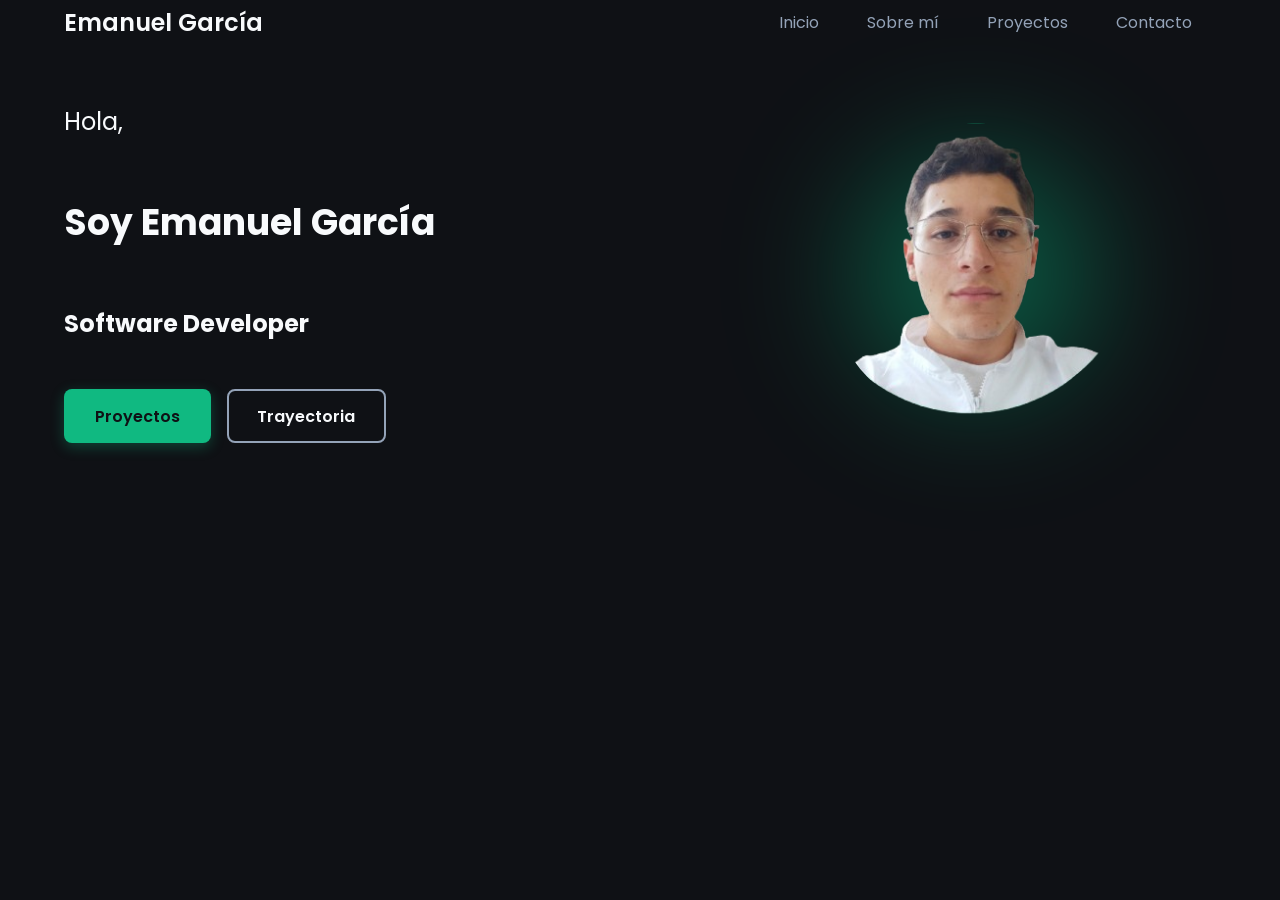
==== index.html @ 027b9c88 "feat: Created hero section" ====
<!DOCTYPE html>
<html lang="es">
<head>
    <meta charset="UTF-8">
    <meta name="viewport" content="width=device-width, initial-scale=1.0">
    <title>Portfolio - Emanuel García</title>
    <link rel="stylesheet" href="style.css">
</head>
<body>
    <!-- Primero empezaremos con el header del portfolio -->
    <header class="header">
        <div class="header__brand">
            <h3 class="header__tittle">Emanuel García</h3>
        </div>

        <nav class="header__navbar nav">
            <ul class="nav__list">
                <li class="nav__item"><a class="nav__link" href="#home">Inicio</a></li>
                <li class="nav__item"><a class="nav__link" href="#about">Sobre mí</a></li>
                <li class="nav__item"><a class="nav__link" href="#projects">Proyectos</a></li>
                <li class="nav__item"><a class="nav__link" href="#contact">Contacto</a></li>
            </ul>
        </nav>

    </header>

    <!-- Hero Section -->
    <main>
        <section class="hero" id="inicio">

            <div class="hero__info">
                <p class="hero__greeting">Hola,</p>
                <h1 class="hero__title">Soy Emanuel García</h1>
                <h2 class="hero__subtitle">Software Developer</h2>

                <div class="hero__actions">
                    <a href="#proyectos" class="btn btn--primary">Proyectos</a>
                    <a href="#trayectoria" class="btn btn--secondary">Trayectoria</a>
                </div>
            </div>
            

            <div class="hero__photo-container">
                <img src="./assets/RostroEmanuel_recortado.png" class="hero__photo" alt="Fotografía de Emanuel García">
            </div>

        </section>

        <!-- Aquí irán las siguientes secciones dentro de main -->
        <!-- <section id="sobre-mi" class="about">...</section> -->
    </main>
    <script src="script.js"></script>
</body>
</html>
---- style.css ----
@import url('https://fonts.googleapis.com/css2?family=Poppins:ital,wght@0,100;0,200;0,300;0,400;0,500;0,600;0,700;0,800;0,900;1,100;1,200;1,300;1,400;1,500;1,600;1,700;1,800;1,900&display=swap');

:root {
    /* Colores */
  --color-principal: #0F1115;       /* Gris noche */
  --color-secundario: #1A1D24;      /* Gris noche un poco más claro */
  --color-texto-principal: #F8FAFC; 
  --color-texto-secundario: #94A3B8; 
  --color-acento: #10B981;          /* Verde Esmeralda */
  --color-acento-hover: #059669;

  /* Tamaños de letra */
  --tamano-pequeno: 0.875rem; 
  --tamano-normal: 1rem;      
  --tamano-grande: 1.5rem;    
  --tamano-titulo: 2.25rem;   
}

*{
    margin: 0;
    box-sizing: border-box;
    padding: 0;
    font-family: 'poppins';
}

body{
    background-color: var(--color-principal);
    color: var(--color-texto-principal);
}

/* ==== HEADER===== */
.header{
    width: 100%;
    height: auto;
    display: flex;
    justify-content: space-between;
}

.header__brand{
    width: 30%;
    margin-left: 4rem;
    margin-top: 0.3rem;
}

.header__tittle{
    font-size: var(--tamano-grande);
    font-weight: 600;
    color: var(--color-texto-principal);
    transition: text-shadow 0.4s ease, color 0.4s ease;
}

.header__tittle:hover {
    color: #FFFFFF;
    text-shadow: 
        0 0 10px rgba(255, 255, 255, 0.8),    /* Centro blanco brillante */
        0 0 20px var(--color-acento),         /* Brillo principal */
        0 0 40px var(--color-acento),         /* Expansión del brillo */
        0 0 60px rgba(16, 185, 129, 0.4);  /* Destello ambiental */
}


.nav{
    display: flex;
    align-items: center;
    justify-content: space-between;
}

.header__navbar{
    margin-right: 5rem;
    margin-top: 0.3rem;
}

.nav__list{
    list-style: none;
    display: flex;
    align-items: center;
    gap: 2rem;
}

.nav__link{
    color: var(--color-texto-secundario);
    font-size: var(--tamano-normal);
    text-decoration: none;
    position: relative;
    /* arriba y abajo | izquierda y derecha */
    padding: 5px 0.5em;
}

.nav__link::after{
    position: absolute;
    content: '';
    bottom: 0;
    left: 50%;

    transform: translateX(-50%);

    width: 0%;  
    height: 2px;

    background-color: var(--color-acento-hover);
    transition: width 0.3s ease;
}

.nav__link:hover::after {
  width: 100%;
}

.nav__link--active {
  color: #FFFFFF;
}

.nav__link--active::after {
  width: 100%;
}

/* !!!!!!!!Header!!!!!!!!!!! */


/* =====Inicio==== */

.hero{
    display: flex;
    margin-top: 4rem;
}

.hero__info{
    margin-left: 4rem;
    width: 50%;
    display: flex;
    align-items: center;
    justify-content: center;
    flex-direction: column;
    gap: 3.5rem;
    align-items: flex-start;
}

.hero__greeting{
    font-size: var(--tamano-grande);
    /* align-self: flex-start; */
}
.hero__title{
    font-size: var(--tamano-titulo);
    /* align-self: flex-end; */
}
.hero__subtitle{
    font-size: var(--tamano-grande);
    /* align-self: center; */
}

.hero__actions{
    margin-top: -0.5rem;
    display: flex;
    align-items: center;
    justify-content: center;
    gap: 1rem;
}

.btn {
  display: inline-flex;
  align-items: center;
  justify-content: center;
  
  padding: 0.8em 1.8em;
  font-size: var(--tamano-normal, 1rem);
  font-weight: 600;
  text-decoration: none;
  
  border-radius: 8px;
  border: 2px solid transparent;
  
  cursor: pointer;
  user-select: none;
  
  transition: transform 0.2s ease, box-shadow 0.2s ease, background-color 0.2s ease, border-color 0.2s ease;
}

.btn:hover {
  transform: translateY(-2px);
}

.btn:active {
  transform: translateY(0);
}

.btn--primary {
    background-color: var(--color-acento);
    color: var(--color-principal);
    box-shadow: 0 4px 14px rgba(16, 185, 129, 0.3);
}

.btn--primary:hover {
  background-color: var(--color-acento-hover);
  box-shadow: 0 6px 20px rgba(16, 185, 129, 0.5);
  transform: translateY(-2px);
}

.btn--secondary {
  background-color: transparent;
  color: var(--color-texto-principal);
  border: 2px solid var(--color-texto-secundario);
}

.btn--secondary:hover {
  background-color: rgba(255, 255, 255, 0.05);
  border-color: var(--color-acento);
  color: var(--color-acento);
  transform: translateY(-2px);
}

.hero__photo-container {
    width: 50%;
    display: flex;
    justify-content: center;
    align-items: center;
    position: relative;
}

.hero__photo-container::before {
    content: "";
    position: absolute;
    width: 320px;
    height: 320px;
    background: radial-gradient(
        circle,
        var(--color-acento) 0%,
        var(--color-acento-hover) 35%,
        transparent 70%
    );
    filter: blur(60px);
    opacity: 0.5;
    z-index: 0;
    border-radius: 50%;
}

.hero__photo {
    width: 300px;
    height: 300px;
    object-fit: cover;
    object-position: center;
    clip-path: circle(50%);
    position: relative;
    z-index: 1;
    box-shadow: 
        0 0 0 4px var(--color-principal),
        0 0 0 7px var(--color-acento),
        0 0 50px rgba(16, 185, 129, 0.5);
}
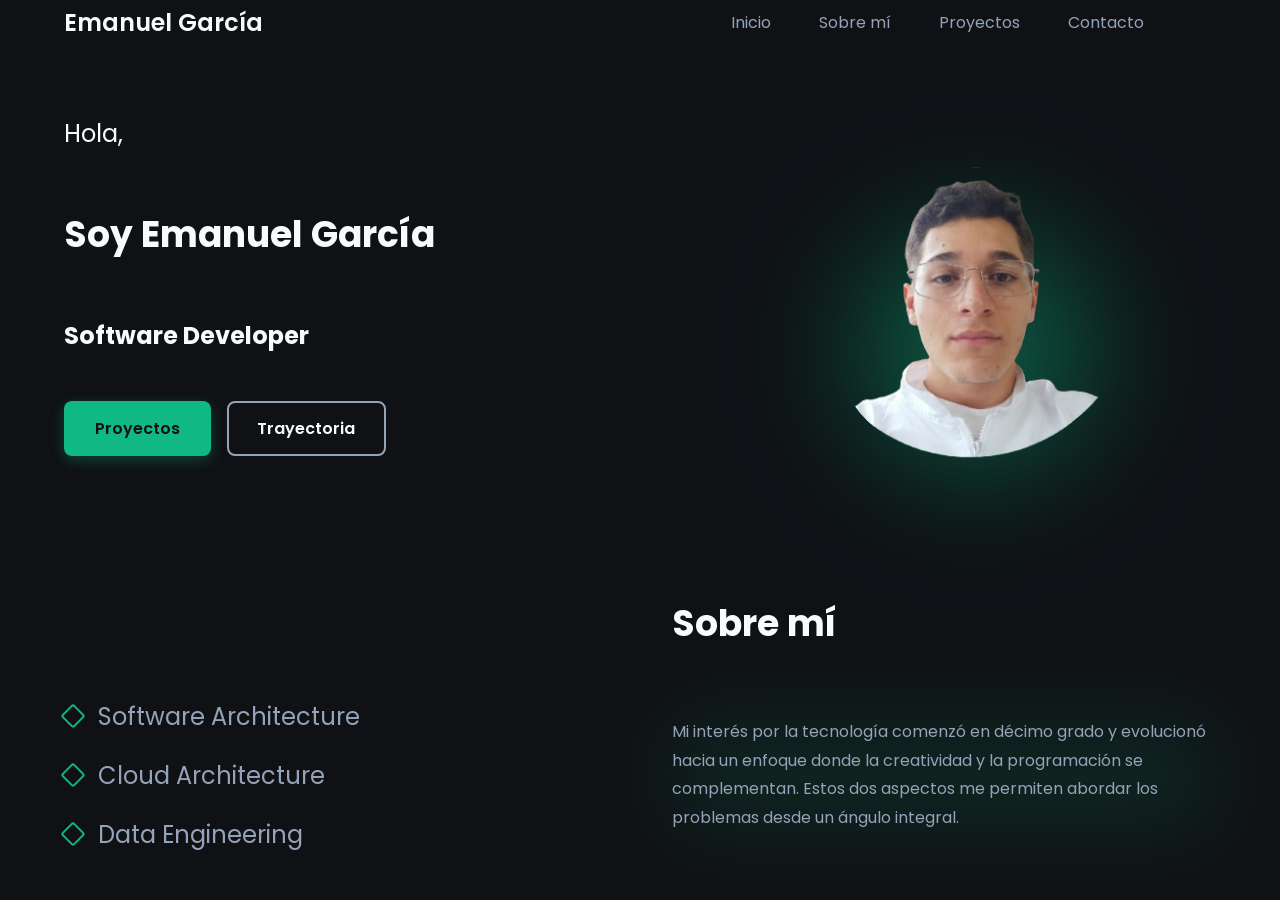
==== commit fc52322b: "feat: add About Me section" ====
--- a/index.html
+++ b/index.html
@@ -1,11 +1,13 @@
 <!DOCTYPE html>
 <html lang="es">
+
 <head>
     <meta charset="UTF-8">
     <meta name="viewport" content="width=device-width, initial-scale=1.0">
     <title>Portfolio - Emanuel García</title>
     <link rel="stylesheet" href="style.css">
 </head>
+
 <body>
     <!-- Primero empezaremos con el header del portfolio -->
     <header class="header">
@@ -38,17 +40,35 @@
                     <a href="#trayectoria" class="btn btn--secondary">Trayectoria</a>
                 </div>
             </div>
-            
+
 
             <div class="hero__photo-container">
-                <img src="./assets/RostroEmanuel_recortado.png" class="hero__photo" alt="Fotografía de Emanuel García">
+                <img src="./assets/other/RostroEmanuel_recortado.png" class="hero__photo"
+                    alt="Fotografía de Emanuel García">
             </div>
 
         </section>
 
-        <!-- Aquí irán las siguientes secciones dentro de main -->
+        <section id="sobre-mi" class="about">
+            <h2 class="about__heading">Sobre mí</h2>
+
+            <ul class="about__tags">
+                <li class="about__tag">Software Architecture</li>
+                <li class="about__tag">Cloud Architecture</li>
+                <li class="about__tag">Data Engineering</li>
+            </ul>
+
+            <div class="about__content">
+                <p class="about__text">
+                    Mi interés por la tecnología comenzó en décimo grado y evolucionó hacia un enfoque donde la
+                    creatividad y la programación se complementan. Estos dos aspectos me permiten abordar los
+                    problemas desde un ángulo integral.
+                </p>
+            </div>
+        </section>
         <!-- <section id="sobre-mi" class="about">...</section> -->
     </main>
     <script src="script.js"></script>
 </body>
+
 </html>
--- a/style.css
+++ b/style.css
@@ -2,47 +2,50 @@
 
 :root {
     /* Colores */
-  --color-principal: #0F1115;       /* Gris noche */
-  --color-secundario: #1A1D24;      /* Gris noche un poco más claro */
-  --color-texto-principal: #F8FAFC; 
-  --color-texto-secundario: #94A3B8; 
-  --color-acento: #10B981;          /* Verde Esmeralda */
-  --color-acento-hover: #059669;
-
-  /* Tamaños de letra */
-  --tamano-pequeno: 0.875rem; 
-  --tamano-normal: 1rem;      
-  --tamano-grande: 1.5rem;    
-  --tamano-titulo: 2.25rem;   
-}
-
-*{
+    --color-principal: #0F1115;
+    /* Gris noche */
+    --color-secundario: #1A1D24;
+    /* Gris noche un poco más claro */
+    --color-texto-principal: #F8FAFC;
+    --color-texto-secundario: #94A3B8;
+    --color-acento: #10B981;
+    /* Verde Esmeralda */
+    --color-acento-hover: #059669;
+
+    /* Tamaños de letra */
+    --tamano-pequeno: 0.875rem;
+    --tamano-normal: 1rem;
+    --tamano-grande: 1.5rem;
+    --tamano-titulo: 2.25rem;
+}
+
+* {
     margin: 0;
     box-sizing: border-box;
     padding: 0;
     font-family: 'poppins';
 }
 
-body{
+body {
     background-color: var(--color-principal);
     color: var(--color-texto-principal);
 }
 
 /* ==== HEADER===== */
-.header{
+.header {
     width: 100%;
     height: auto;
     display: flex;
     justify-content: space-between;
 }
 
-.header__brand{
+.header__brand {
     width: 30%;
     margin-left: 4rem;
     margin-top: 0.3rem;
 }
 
-.header__tittle{
+.header__tittle {
     font-size: var(--tamano-grande);
     font-weight: 600;
     color: var(--color-texto-principal);
@@ -51,33 +54,37 @@
 
 .header__tittle:hover {
     color: #FFFFFF;
-    text-shadow: 
-        0 0 10px rgba(255, 255, 255, 0.8),    /* Centro blanco brillante */
-        0 0 20px var(--color-acento),         /* Brillo principal */
-        0 0 40px var(--color-acento),         /* Expansión del brillo */
-        0 0 60px rgba(16, 185, 129, 0.4);  /* Destello ambiental */
-}
-
-
-.nav{
+    text-shadow:
+        0 0 10px rgba(255, 255, 255, 0.8),
+        /* Centro blanco brillante */
+        0 0 20px var(--color-acento),
+        /* Brillo principal */
+        0 0 40px var(--color-acento),
+        /* Expansión del brillo */
+        0 0 60px rgba(16, 185, 129, 0.4);
+    /* Destello ambiental */
+}
+
+
+.nav {
     display: flex;
     align-items: center;
     justify-content: space-between;
 }
 
-.header__navbar{
-    margin-right: 5rem;
+.header__navbar {
+    margin-right: 8rem;
     margin-top: 0.3rem;
 }
 
-.nav__list{
+.nav__list {
     list-style: none;
     display: flex;
     align-items: center;
     gap: 2rem;
 }
 
-.nav__link{
+.nav__link {
     color: var(--color-texto-secundario);
     font-size: var(--tamano-normal);
     text-decoration: none;
@@ -86,7 +93,7 @@
     padding: 5px 0.5em;
 }
 
-.nav__link::after{
+.nav__link::after {
     position: absolute;
     content: '';
     bottom: 0;
@@ -94,7 +101,7 @@
 
     transform: translateX(-50%);
 
-    width: 0%;  
+    width: 0%;
     height: 2px;
 
     background-color: var(--color-acento-hover);
@@ -102,15 +109,15 @@
 }
 
 .nav__link:hover::after {
-  width: 100%;
+    width: 100%;
 }
 
 .nav__link--active {
-  color: #FFFFFF;
+    color: #FFFFFF;
 }
 
 .nav__link--active::after {
-  width: 100%;
+    width: 100%;
 }
 
 /* !!!!!!!!Header!!!!!!!!!!! */
@@ -118,12 +125,12 @@
 
 /* =====Inicio==== */
 
-.hero{
+.hero {
     display: flex;
     margin-top: 4rem;
 }
 
-.hero__info{
+.hero__info {
     margin-left: 4rem;
     width: 50%;
     display: flex;
@@ -134,20 +141,22 @@
     align-items: flex-start;
 }
 
-.hero__greeting{
+.hero__greeting {
     font-size: var(--tamano-grande);
     /* align-self: flex-start; */
 }
-.hero__title{
+
+.hero__title {
     font-size: var(--tamano-titulo);
     /* align-self: flex-end; */
 }
-.hero__subtitle{
+
+.hero__subtitle {
     font-size: var(--tamano-grande);
     /* align-self: center; */
 }
 
-.hero__actions{
+.hero__actions {
     margin-top: -0.5rem;
     display: flex;
     align-items: center;
@@ -156,30 +165,30 @@
 }
 
 .btn {
-  display: inline-flex;
-  align-items: center;
-  justify-content: center;
-  
-  padding: 0.8em 1.8em;
-  font-size: var(--tamano-normal, 1rem);
-  font-weight: 600;
-  text-decoration: none;
-  
-  border-radius: 8px;
-  border: 2px solid transparent;
-  
-  cursor: pointer;
-  user-select: none;
-  
-  transition: transform 0.2s ease, box-shadow 0.2s ease, background-color 0.2s ease, border-color 0.2s ease;
+    display: inline-flex;
+    align-items: center;
+    justify-content: center;
+
+    padding: 0.8em 1.8em;
+    font-size: var(--tamano-normal, 1rem);
+    font-weight: 600;
+    text-decoration: none;
+
+    border-radius: 8px;
+    border: 2px solid transparent;
+
+    cursor: pointer;
+    user-select: none;
+
+    transition: transform 0.2s ease, box-shadow 0.2s ease, background-color 0.2s ease, border-color 0.2s ease;
 }
 
 .btn:hover {
-  transform: translateY(-2px);
+    transform: translateY(-2px);
 }
 
 .btn:active {
-  transform: translateY(0);
+    transform: translateY(0);
 }
 
 .btn--primary {
@@ -189,22 +198,22 @@
 }
 
 .btn--primary:hover {
-  background-color: var(--color-acento-hover);
-  box-shadow: 0 6px 20px rgba(16, 185, 129, 0.5);
-  transform: translateY(-2px);
+    background-color: var(--color-acento-hover);
+    box-shadow: 0 6px 20px rgba(16, 185, 129, 0.5);
+    transform: translateY(-2px);
 }
 
 .btn--secondary {
-  background-color: transparent;
-  color: var(--color-texto-principal);
-  border: 2px solid var(--color-texto-secundario);
+    background-color: transparent;
+    color: var(--color-texto-principal);
+    border: 2px solid var(--color-texto-secundario);
 }
 
 .btn--secondary:hover {
-  background-color: rgba(255, 255, 255, 0.05);
-  border-color: var(--color-acento);
-  color: var(--color-acento);
-  transform: translateY(-2px);
+    background-color: rgba(255, 255, 255, 0.05);
+    border-color: var(--color-acento);
+    color: var(--color-acento);
+    transform: translateY(-2px);
 }
 
 .hero__photo-container {
@@ -216,16 +225,18 @@
 }
 
 .hero__photo-container::before {
+    margin-top: 4rem;
     content: "";
     position: absolute;
+    top: 50%;
+    left: 50%;
+    transform: translate(-50%, -50%);
     width: 320px;
     height: 320px;
-    background: radial-gradient(
-        circle,
-        var(--color-acento) 0%,
-        var(--color-acento-hover) 35%,
-        transparent 70%
-    );
+    background: radial-gradient(circle,
+            var(--color-acento) 0%,
+            var(--color-acento-hover) 35%,
+            transparent 70%);
     filter: blur(60px);
     opacity: 0.5;
     z-index: 0;
@@ -233,6 +244,7 @@
 }
 
 .hero__photo {
+    margin-top: 4rem;
     width: 300px;
     height: 300px;
     object-fit: cover;
@@ -240,8 +252,94 @@
     clip-path: circle(50%);
     position: relative;
     z-index: 1;
-    box-shadow: 
+    box-shadow:
         0 0 0 4px var(--color-principal),
         0 0 0 7px var(--color-acento),
         0 0 50px rgba(16, 185, 129, 0.5);
+}
+
+/* ===== Sobre mí ==== */
+.about {
+    margin-top: 8rem;
+    padding: 0 4rem;
+    display: flex;
+    flex-wrap: wrap;
+    align-items: center;
+}
+
+.about__heading {
+    width: 50%;
+    margin-left: 50%;
+    padding-left: 2rem;
+    font-size: var(--tamano-titulo);
+    margin-bottom: 3rem;
+    color: var(--color-texto-principal);
+}
+
+.about__tags {
+    width: 50%;
+    list-style: none;
+    display: flex;
+    flex-direction: column;
+    gap: 1.5rem;
+}
+
+.about__tag {
+    font-size: var(--tamano-grande);
+    color: var(--color-texto-secundario);
+    display: flex;
+    align-items: center;
+    gap: 1rem;
+    transition: color 0.3s ease;
+    cursor: default;
+}
+
+.about__tag:hover {
+    color: var(--color-texto-principal);
+}
+
+.about__tag::before {
+    content: "";
+    display: inline-block;
+    width: 14px;
+    height: 14px;
+    background-color: transparent;
+    border: 2px solid var(--color-acento);
+    border-radius: 3px;
+    transform: rotate(45deg);
+    transition: all 0.3s ease;
+}
+
+.about__tag:hover::before {
+    background-color: var(--color-acento);
+    box-shadow: 0 0 15px var(--color-acento);
+    transform: rotate(90deg);
+}
+
+.about__content {
+    width: 50%;
+    padding-left: 2rem;
+}
+
+.about__text {
+    font-size: var(--tamano-normal);
+    color: var(--color-texto-secundario);
+    line-height: 1.8;
+    position: relative;
+}
+
+.about__text::before {
+    content: "";
+    position: absolute;
+    top: 50%;
+    left: 50%;
+    transform: translate(-50%, -50%);
+    width: 100%;
+    height: 100%;
+    background-color: var(--color-acento);
+    filter: blur(45px);
+    opacity: 0.12;
+    z-index: -1;
+    pointer-events: none;
+    border-radius: 15px;
 }
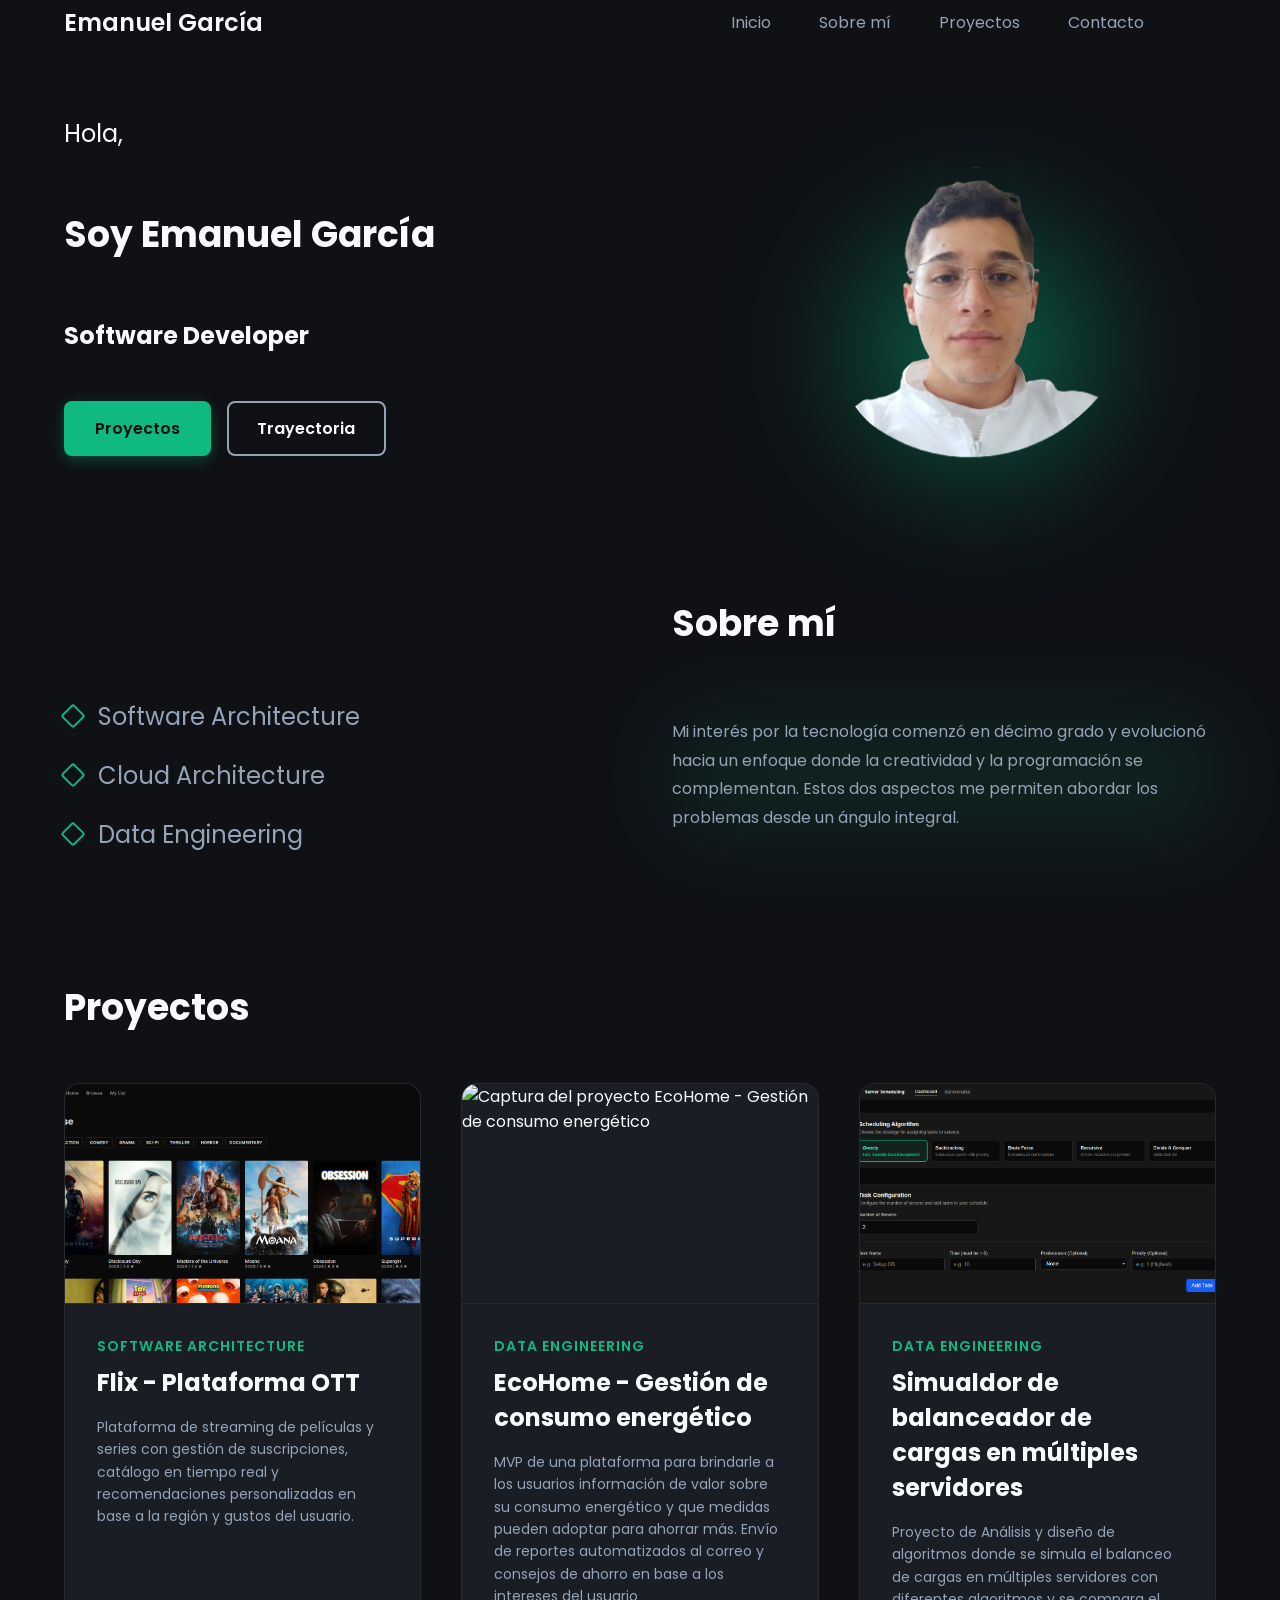
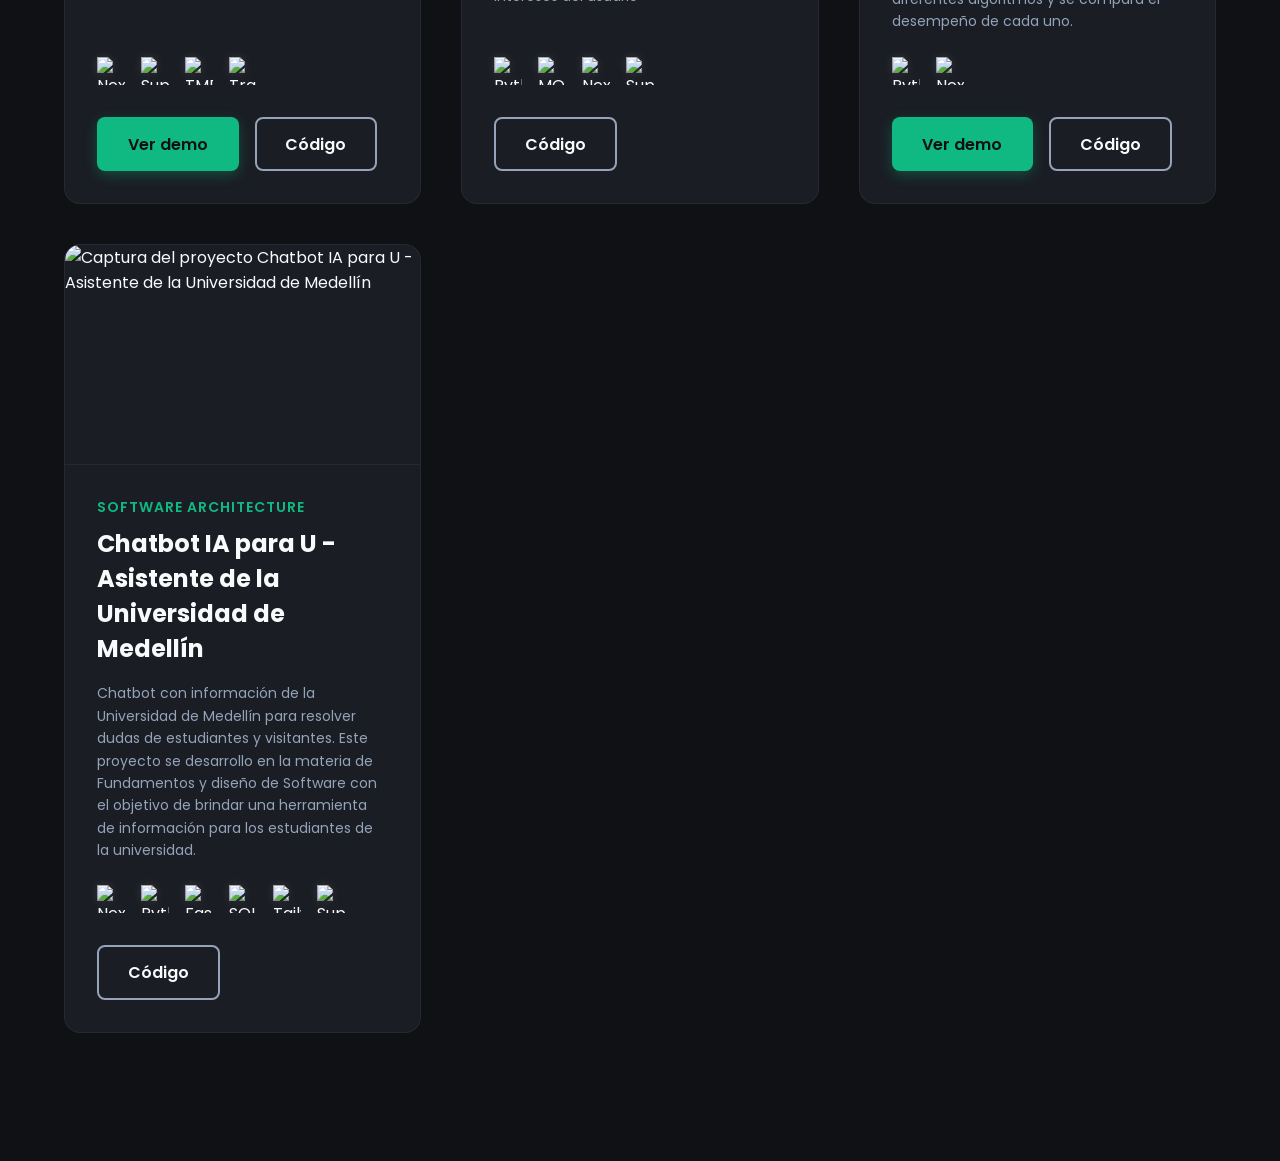
==== commit b99b33ca: "feat: implement dynamic project grid" ====
--- a/index.html
+++ b/index.html
@@ -18,7 +18,7 @@
         <nav class="header__navbar nav">
             <ul class="nav__list">
                 <li class="nav__item"><a class="nav__link" href="#home">Inicio</a></li>
-                <li class="nav__item"><a class="nav__link" href="#about">Sobre mí</a></li>
+                <li class="nav__item"><a class="nav__link" href="#sobre-mi">Sobre mí</a></li>
                 <li class="nav__item"><a class="nav__link" href="#projects">Proyectos</a></li>
                 <li class="nav__item"><a class="nav__link" href="#contact">Contacto</a></li>
             </ul>
@@ -66,7 +66,13 @@
                 </p>
             </div>
         </section>
-        <!-- <section id="sobre-mi" class="about">...</section> -->
+
+        <section id="proyectos" class="projects">
+            <h3 class="projects__heading">Proyectos</h3>
+            <div class="projects__grid" id="projects-grid">
+                <!-- Se inyectan los proyectos -->
+            </div>
+        </section>
     </main>
     <script src="script.js"></script>
 </body>
--- a/style.css
+++ b/style.css
@@ -342,4 +342,114 @@
     z-index: -1;
     pointer-events: none;
     border-radius: 15px;
+}
+
+
+
+/* ===== Proyectos ==== */
+.projects {
+    margin-top: 8rem;
+    padding: 0 4rem;
+    margin-bottom: 8rem;
+}
+
+.projects__heading {
+    width: 100%;
+    font-size: var(--tamano-titulo);
+    margin-bottom: 3rem;
+    color: var(--color-texto-principal);
+}
+
+.projects__grid {
+    display: grid;
+    grid-template-columns: repeat(auto-fit, minmax(320px, 1fr));
+    gap: 2.5rem;
+}
+
+.project-card {
+    background-color: var(--color-secundario);
+    border-radius: 16px;
+    overflow: hidden;
+    transition: transform 0.3s ease, box-shadow 0.3s ease, border-color 0.3s ease;
+    display: flex;
+    flex-direction: column;
+    border: 1px solid rgba(255, 255, 255, 0.05);
+}
+
+.project-card:hover {
+    transform: translateY(-10px);
+    box-shadow: 0 10px 30px rgba(0, 0, 0, 0.4), 0 0 20px rgba(16, 185, 129, 0.1);
+    border-color: rgba(16, 185, 129, 0.3);
+}
+
+.project-card__image {
+    width: 100%;
+    height: 220px;
+    object-fit: cover;
+    object-position: center;
+    border-bottom: 1px solid rgba(255, 255, 255, 0.05);
+}
+
+.project-card__body {
+    padding: 2rem;
+    display: flex;
+    flex-direction: column;
+    flex-grow: 1;
+}
+
+.project-card__category {
+    font-size: var(--tamano-pequeno);
+    color: var(--color-acento);
+    text-transform: uppercase;
+    letter-spacing: 1px;
+    font-weight: 600;
+    margin-bottom: 0.5rem;
+}
+
+.project-card__title {
+    font-size: var(--tamano-grande);
+    color: var(--color-texto-principal);
+    margin-bottom: 1rem;
+}
+
+.project-card__description {
+    font-size: var(--tamano-pequeno);
+    color: var(--color-texto-secundario);
+    line-height: 1.6;
+    margin-bottom: 1.5rem;
+    flex-grow: 1;
+}
+
+.project-card__tags {
+    display: flex;
+    flex-wrap: wrap;
+    gap: 1rem;
+    margin-bottom: 2rem;
+    align-items: center;
+}
+
+.project-card__tech-icon {
+    width: 28px;
+    height: 28px;
+    transition: transform 0.2s ease, filter 0.2s ease;
+    object-fit: contain;
+    filter: drop-shadow(0 0 5px rgba(255, 255, 255, 0.1));
+}
+
+.project-card__tech-icon:hover {
+    transform: scale(1.2) translateY(-2px);
+    filter: drop-shadow(0 0 8px rgba(16, 185, 129, 0.5));
+}
+
+.project-card__tech {
+    font-size: var(--tamano-pequeno);
+    background-color: rgba(255, 255, 255, 0.05);
+    padding: 4px 10px;
+    border-radius: 20px;
+    color: var(--color-texto-secundario);
+}
+
+.project-card__actions {
+    display: flex;
+    gap: 1rem;
 }
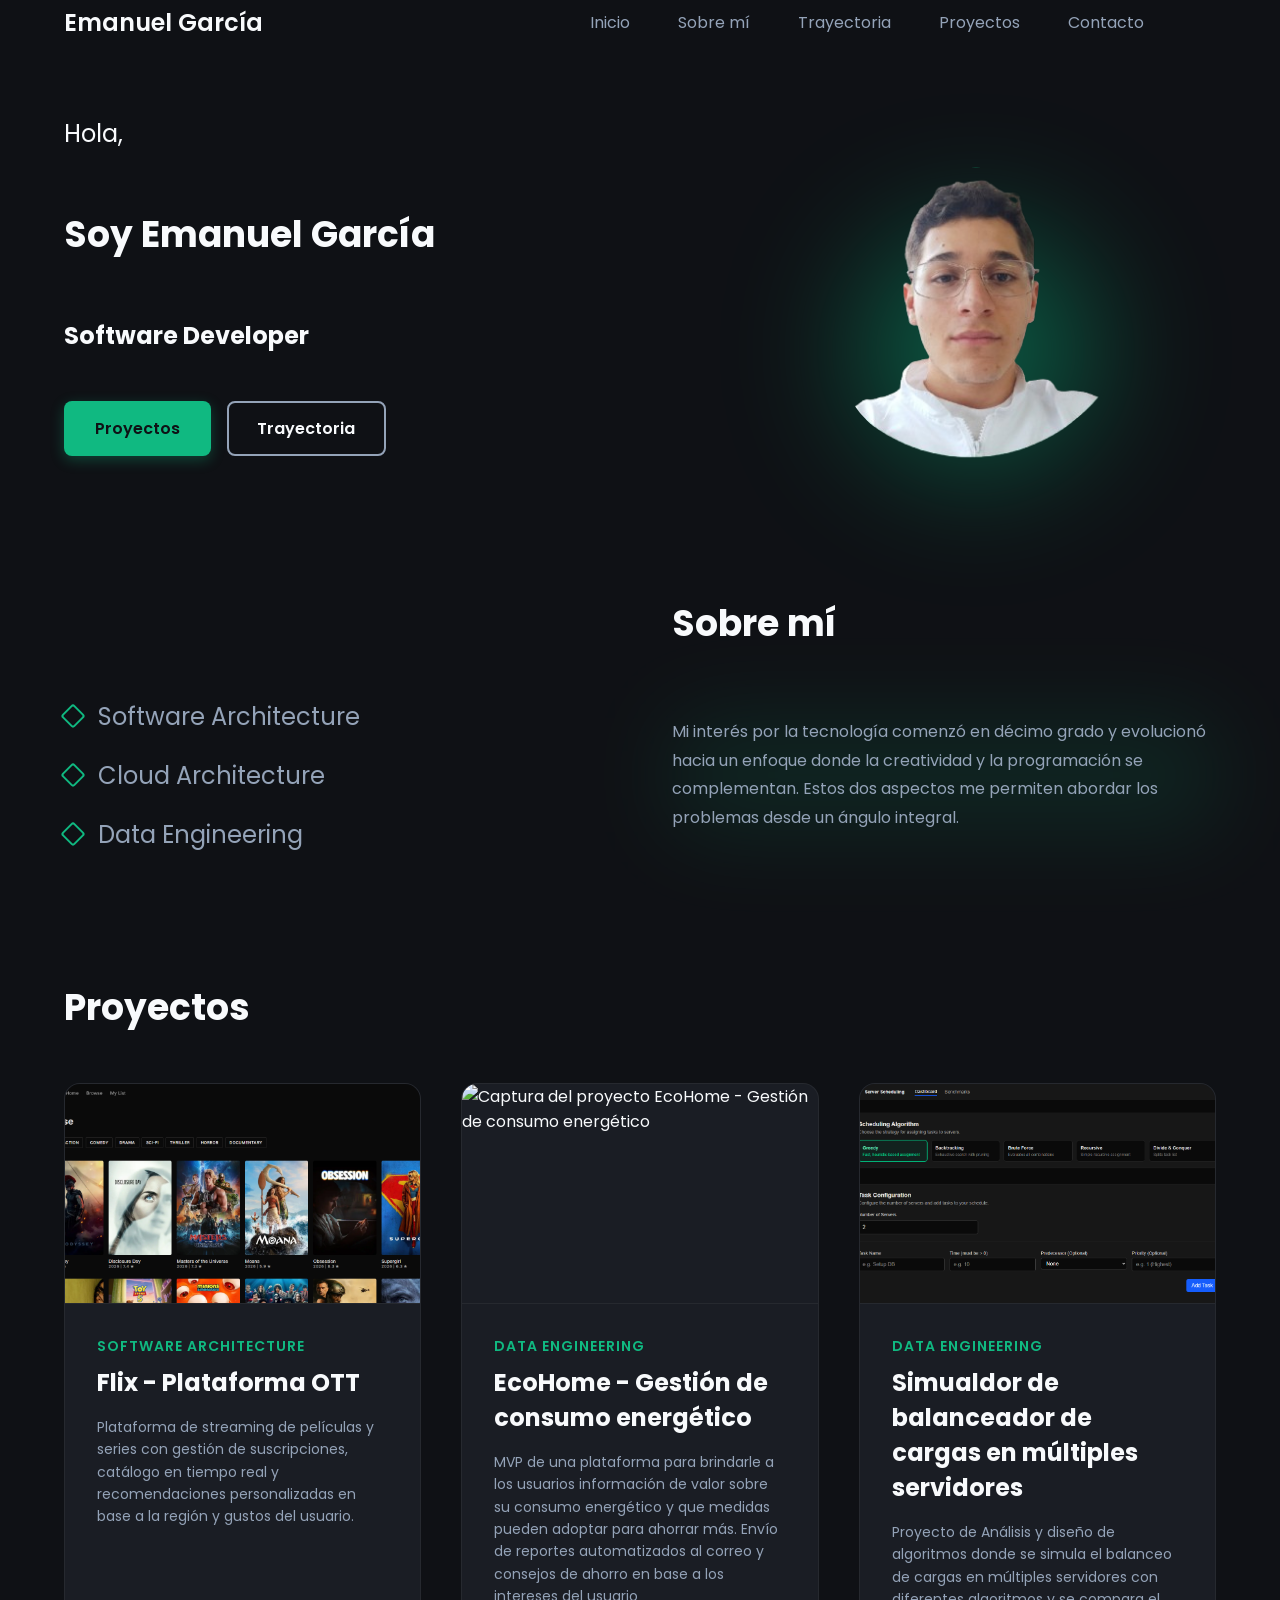
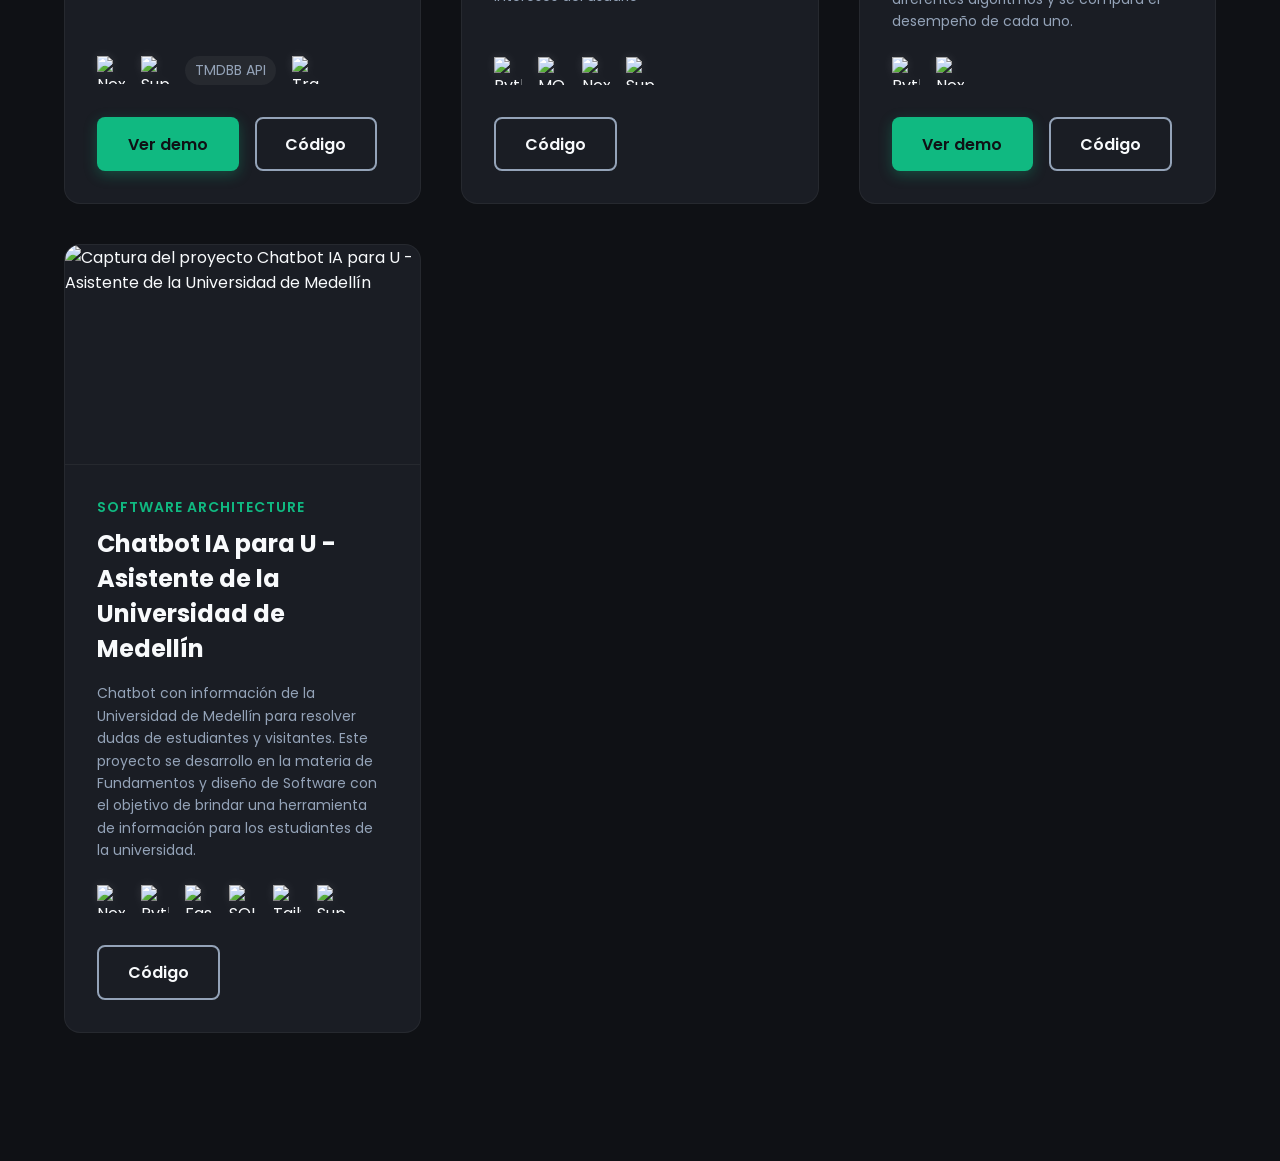
==== commit b7c81eec: "feat: Created json file with trajectory data about certifications and studies" ====
--- a/index.html
+++ b/index.html
@@ -19,6 +19,7 @@
             <ul class="nav__list">
                 <li class="nav__item"><a class="nav__link" href="#home">Inicio</a></li>
                 <li class="nav__item"><a class="nav__link" href="#sobre-mi">Sobre mí</a></li>
+                <li class="nav__item"><a class="nav__link" href="#trajectory">Trayectoria</a></li>
                 <li class="nav__item"><a class="nav__link" href="#projects">Proyectos</a></li>
                 <li class="nav__item"><a class="nav__link" href="#contact">Contacto</a></li>
             </ul>
@@ -67,7 +68,7 @@
             </div>
         </section>
 
-        <section id="proyectos" class="projects">
+        <section id="projects" class="projects">
             <h3 class="projects__heading">Proyectos</h3>
             <div class="projects__grid" id="projects-grid">
                 <!-- Se inyectan los proyectos -->
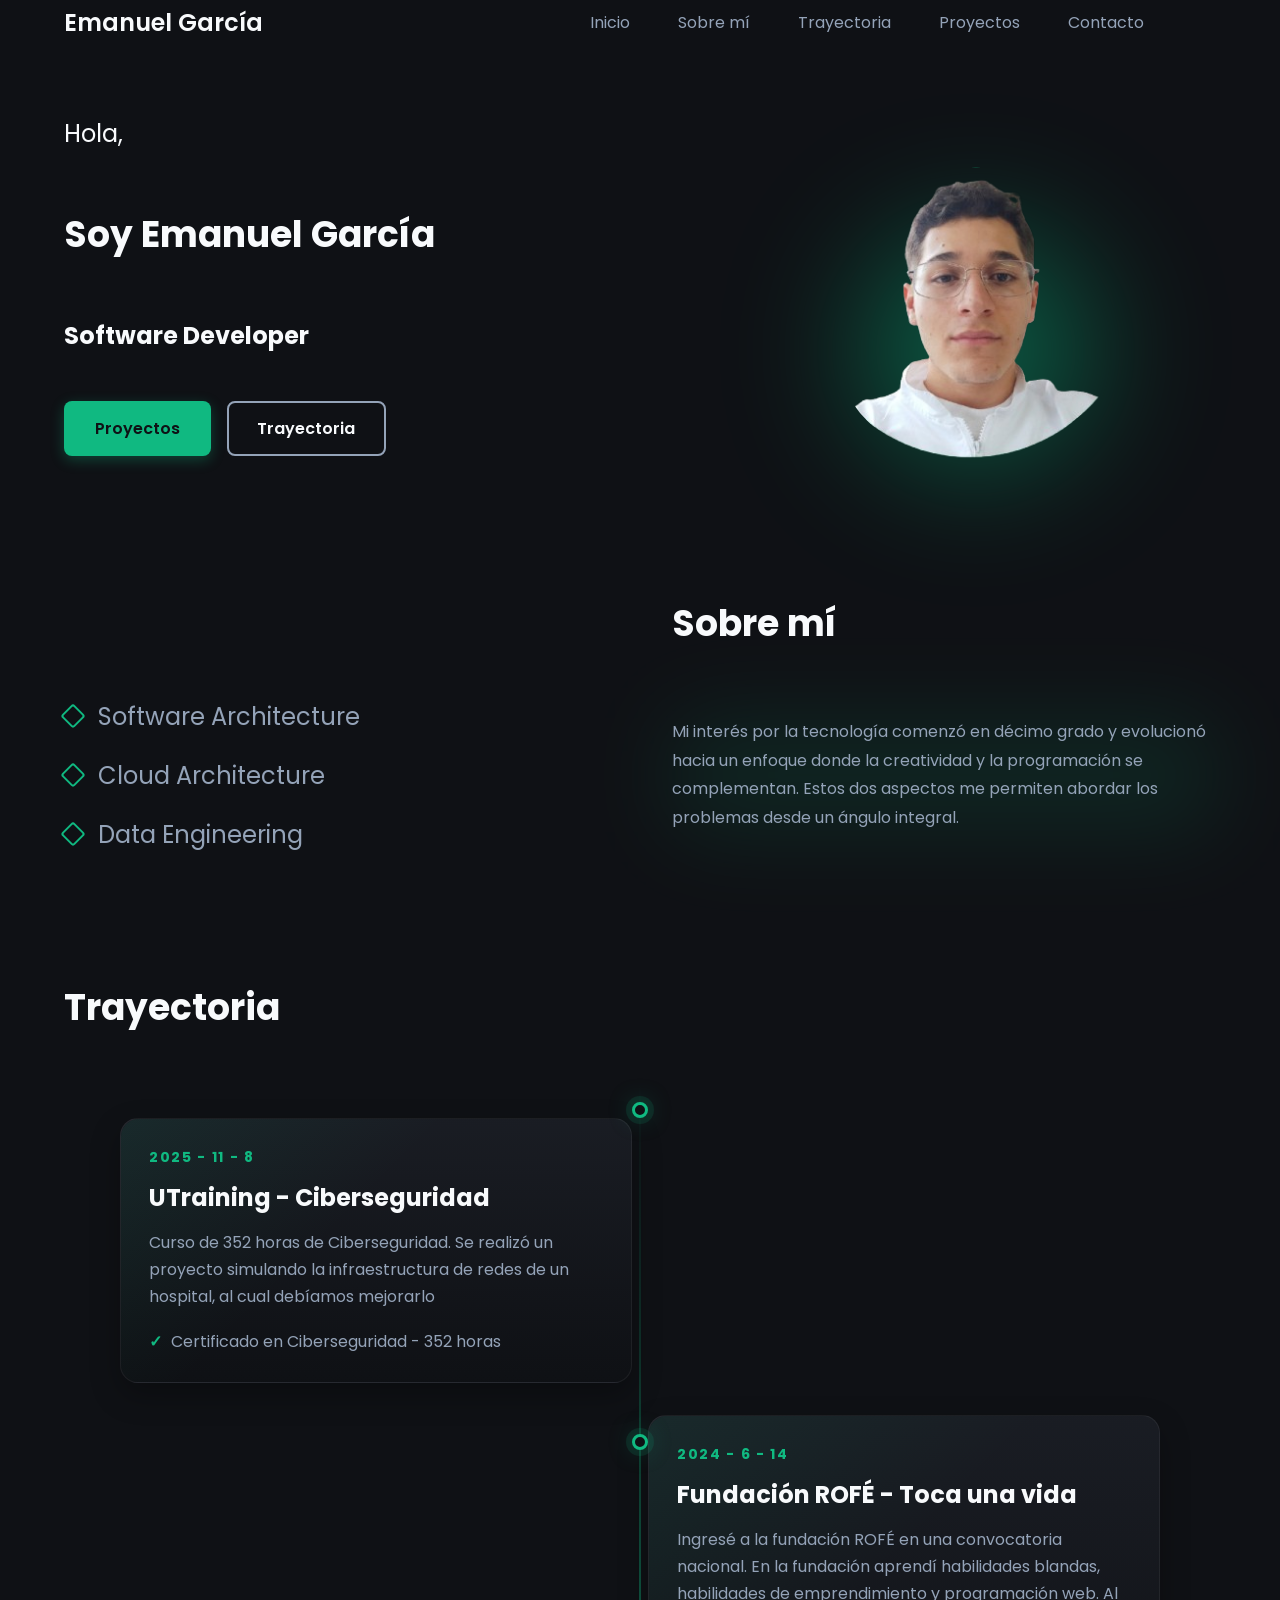
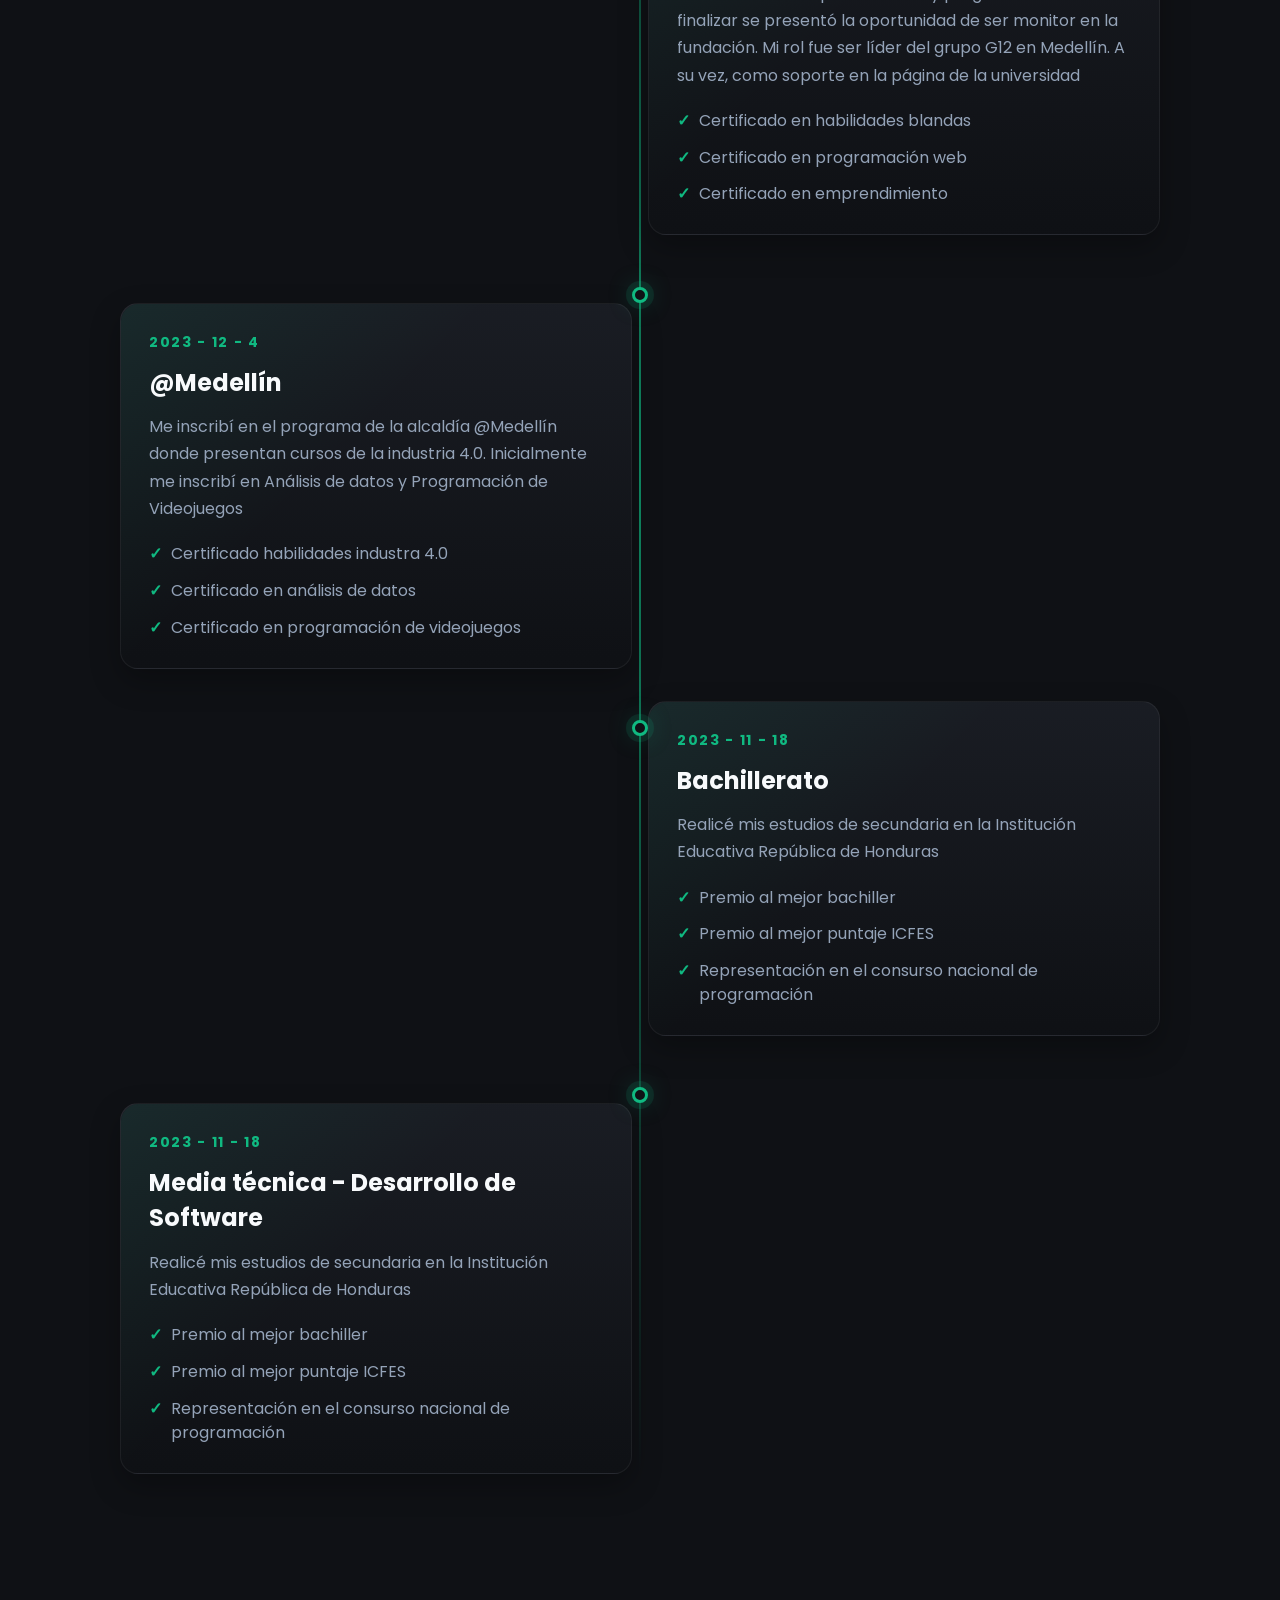
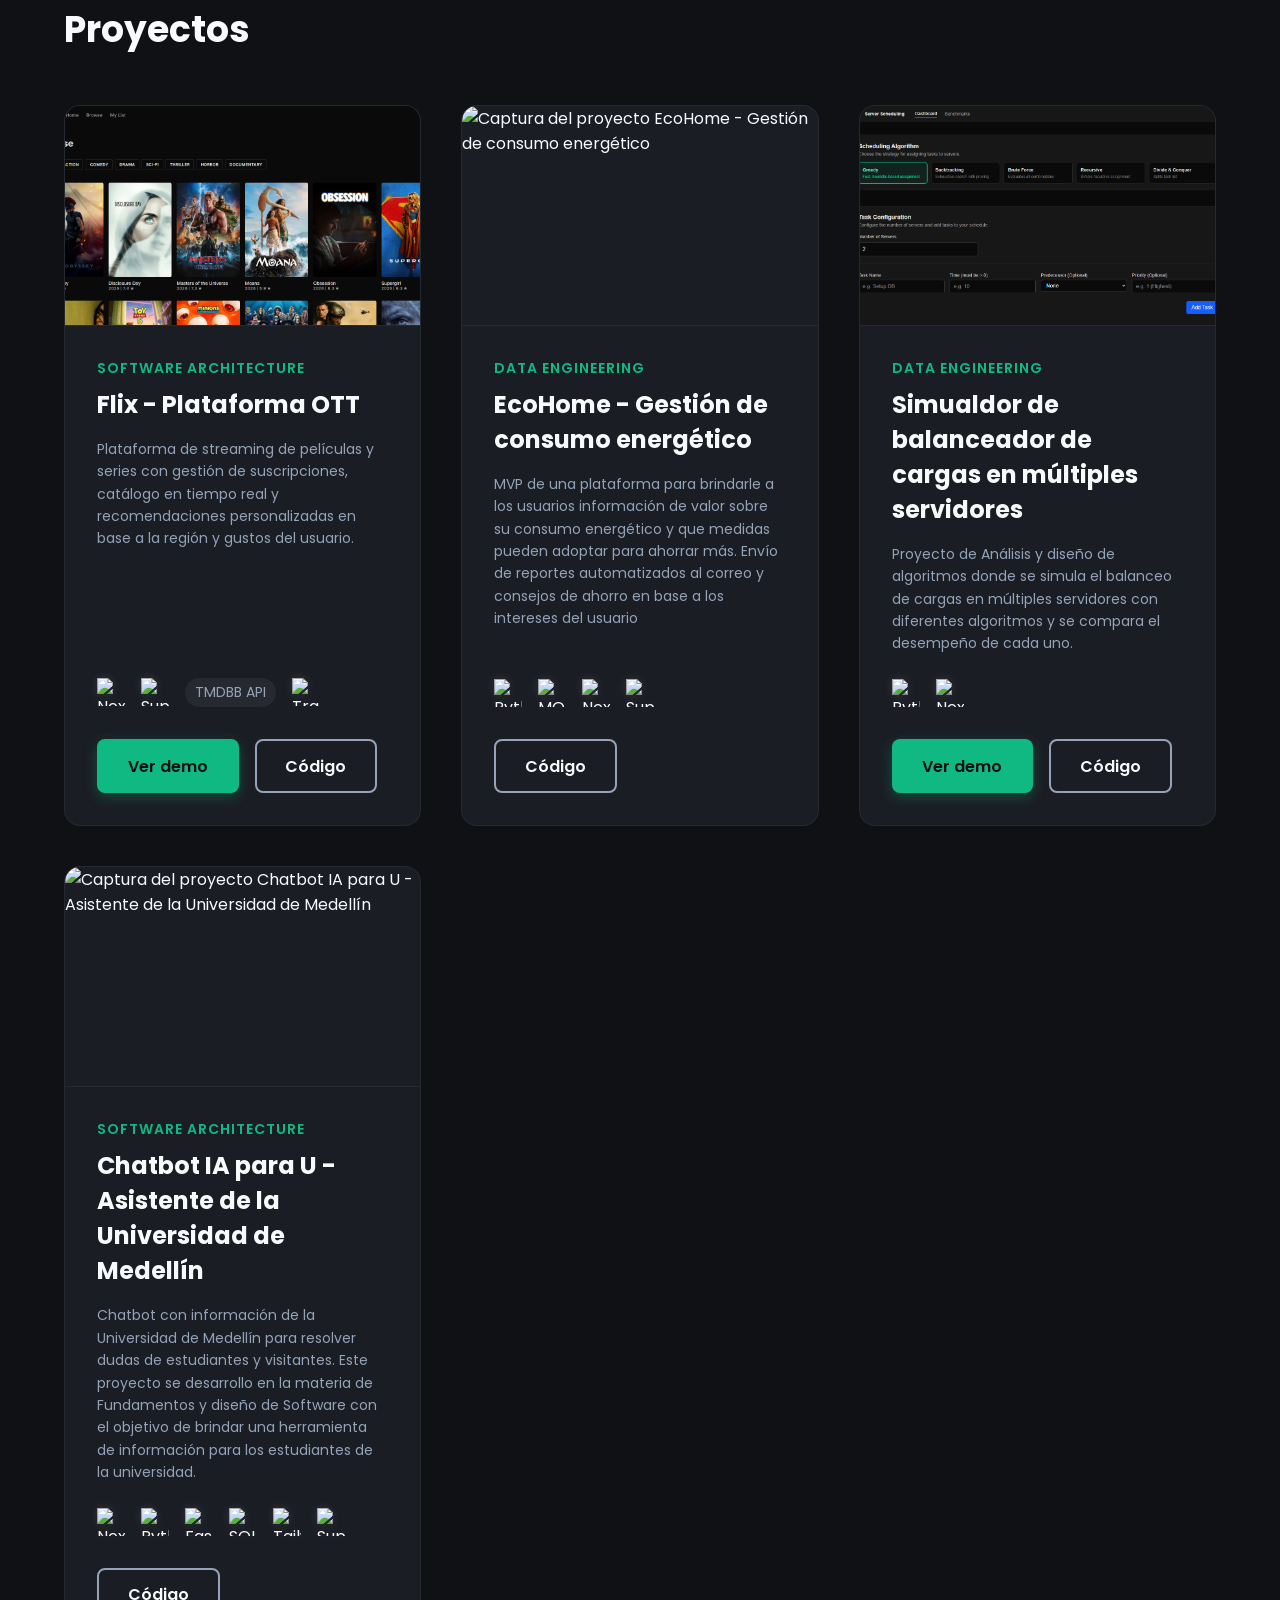
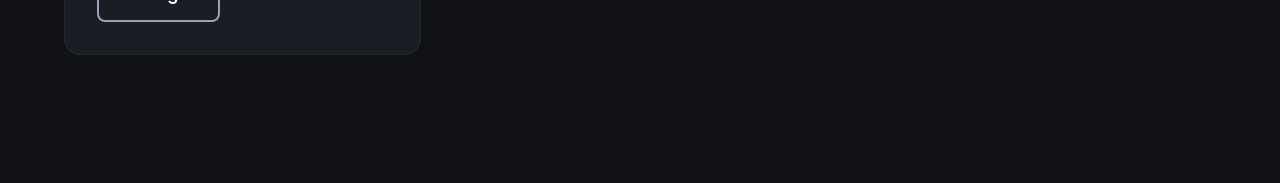
==== commit 3b48ee10: "feat: add timeline section and implement functionality to load and display trajectory data" ====
--- a/index.html
+++ b/index.html
@@ -19,7 +19,7 @@
             <ul class="nav__list">
                 <li class="nav__item"><a class="nav__link" href="#home">Inicio</a></li>
                 <li class="nav__item"><a class="nav__link" href="#sobre-mi">Sobre mí</a></li>
-                <li class="nav__item"><a class="nav__link" href="#trajectory">Trayectoria</a></li>
+                <li class="nav__item"><a class="nav__link" href="#trayectoria">Trayectoria</a></li>
                 <li class="nav__item"><a class="nav__link" href="#projects">Proyectos</a></li>
                 <li class="nav__item"><a class="nav__link" href="#contact">Contacto</a></li>
             </ul>
@@ -29,7 +29,7 @@
 
     <!-- Hero Section -->
     <main>
-        <section class="hero" id="inicio">
+        <section class="hero" id="home">
 
             <div class="hero__info">
                 <p class="hero__greeting">Hola,</p>
@@ -37,7 +37,7 @@
                 <h2 class="hero__subtitle">Software Developer</h2>
 
                 <div class="hero__actions">
-                    <a href="#proyectos" class="btn btn--primary">Proyectos</a>
+                    <a href="#projects" class="btn btn--primary">Proyectos</a>
                     <a href="#trayectoria" class="btn btn--secondary">Trayectoria</a>
                 </div>
             </div>
@@ -68,8 +68,15 @@
             </div>
         </section>
 
+        <section id="trayectoria" class="timeline">
+            <h2 class="timeline__heading">Trayectoria</h2>
+            <ol class="timeline__list" id="timeline-list">
+                <!-- Se inyectan las experiencias -->
+            </ol>
+        </section>
+
         <section id="projects" class="projects">
-            <h3 class="projects__heading">Proyectos</h3>
+            <h2 class="projects__heading">Proyectos</h2>
             <div class="projects__grid" id="projects-grid">
                 <!-- Se inyectan los proyectos -->
             </div>
--- a/style.css
+++ b/style.css
@@ -452,4 +452,186 @@
 .project-card__actions {
     display: flex;
     gap: 1rem;
+}
+
+/* ===== Trayectoria ==== */
+.timeline {
+    margin-top: 8rem;
+    padding: 0 4rem;
+}
+
+.timeline__heading {
+    width: 100%;
+    font-size: var(--tamano-titulo);
+    margin-bottom: 3rem;
+    color: var(--color-texto-principal);
+}
+
+.timeline__list {
+    position: relative;
+    list-style: none;
+    display: flex;
+    flex-direction: column;
+    gap: 2rem;
+    padding: 0;
+}
+
+.timeline__list::before {
+    content: "";
+    position: absolute;
+    top: 0;
+    bottom: 0;
+    left: 50%;
+    width: 2px;
+    transform: translateX(-50%);
+    background: linear-gradient(
+        to bottom,
+        rgba(16, 185, 129, 0),
+        rgba(16, 185, 129, 0.75),
+        rgba(16, 185, 129, 0)
+    );
+}
+
+.timeline__item {
+    position: relative;
+    display: grid;
+    grid-template-columns: minmax(0, 1fr) auto minmax(0, 1fr);
+    align-items: start;
+    min-height: 100%;
+}
+
+.timeline__item:nth-child(odd) .timeline__card {
+    grid-column: 1;
+    justify-self: end;
+}
+
+.timeline__item:nth-child(even) .timeline__card {
+    grid-column: 3;
+    justify-self: start;
+}
+
+.timeline__marker {
+    grid-column: 2;
+    justify-self: center;
+    width: 1rem;
+    height: 1rem;
+    margin-top: 1.2rem;
+    border-radius: 50%;
+    background: var(--color-principal);
+    border: 3px solid var(--color-acento);
+    box-shadow: 0 0 0 6px rgba(16, 185, 129, 0.12), 0 0 24px rgba(16, 185, 129, 0.35);
+    position: relative;
+    z-index: 1;
+}
+
+.timeline__card {
+    width: min(100%, 32rem);
+    background: linear-gradient(180deg, rgba(26, 29, 36, 0.98), rgba(15, 17, 21, 0.98));
+    border: 1px solid rgba(255, 255, 255, 0.06);
+    border-radius: 18px;
+    padding: 1.75rem;
+    box-shadow: 0 12px 30px rgba(0, 0, 0, 0.28);
+    position: relative;
+}
+
+.timeline__card::before {
+    content: "";
+    position: absolute;
+    inset: 0;
+    border-radius: 18px;
+    background: linear-gradient(135deg, rgba(16, 185, 129, 0.12), transparent 42%);
+    pointer-events: none;
+    opacity: 0.7;
+}
+
+.timeline__date {
+    color: var(--color-acento);
+    font-size: var(--tamano-pequeno);
+    font-weight: 700;
+    letter-spacing: 0.12em;
+    text-transform: uppercase;
+    margin-bottom: 0.75rem;
+    position: relative;
+    z-index: 1;
+}
+
+.timeline__title {
+    font-size: var(--tamano-grande);
+    color: var(--color-texto-principal);
+    margin-bottom: 0.85rem;
+    position: relative;
+    z-index: 1;
+}
+
+.timeline__description {
+    color: var(--color-texto-secundario);
+    line-height: 1.7;
+    margin-bottom: 1.25rem;
+    position: relative;
+    z-index: 1;
+}
+
+.timeline__achievements {
+    list-style: none;
+    display: flex;
+    flex-direction: column;
+    gap: 0.8rem;
+    position: relative;
+    z-index: 1;
+}
+
+.timeline__achievement {
+    position: relative;
+    padding-left: 1.4rem;
+    color: var(--color-texto-secundario);
+    line-height: 1.5;
+}
+
+.timeline__achievement::before {
+    content: "✓";
+    position: absolute;
+    left: 0;
+    top: 0;
+    color: var(--color-acento);
+    font-weight: 700;
+}
+
+.timeline__error {
+    color: var(--color-texto-secundario);
+    padding: 1rem 0;
+}
+
+@media (max-width: 768px) {
+    .timeline {
+        padding: 0 1.5rem;
+    }
+
+    .timeline__list {
+        padding-left: 2rem;
+    }
+
+    .timeline__list::before {
+        left: 0.45rem;
+        transform: none;
+    }
+
+    .timeline__item {
+        grid-template-columns: auto minmax(0, 1fr);
+        column-gap: 1rem;
+    }
+
+    .timeline__item:nth-child(odd) .timeline__card,
+    .timeline__item:nth-child(even) .timeline__card {
+        grid-column: 2;
+        justify-self: stretch;
+    }
+
+    .timeline__marker {
+        grid-column: 1;
+        margin-top: 1rem;
+    }
+
+    .timeline__card {
+        width: 100%;
+    }
 }
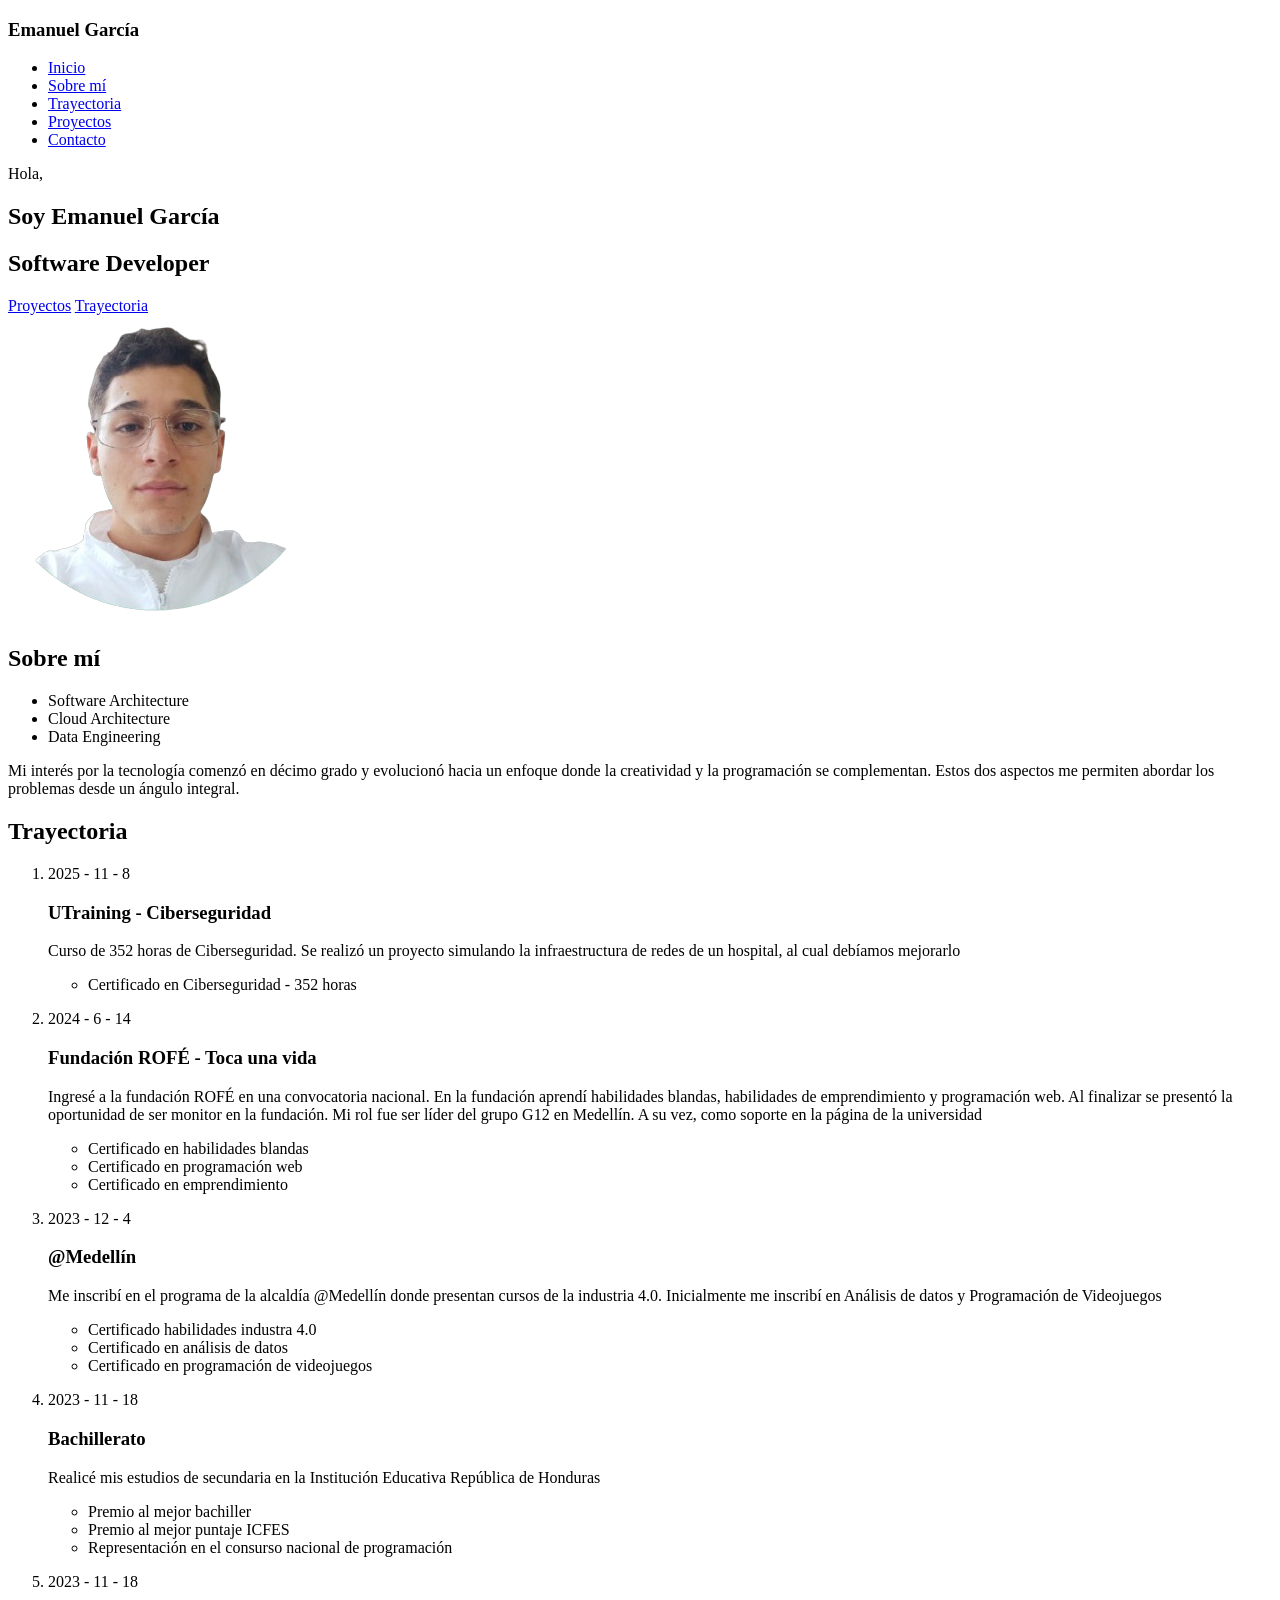
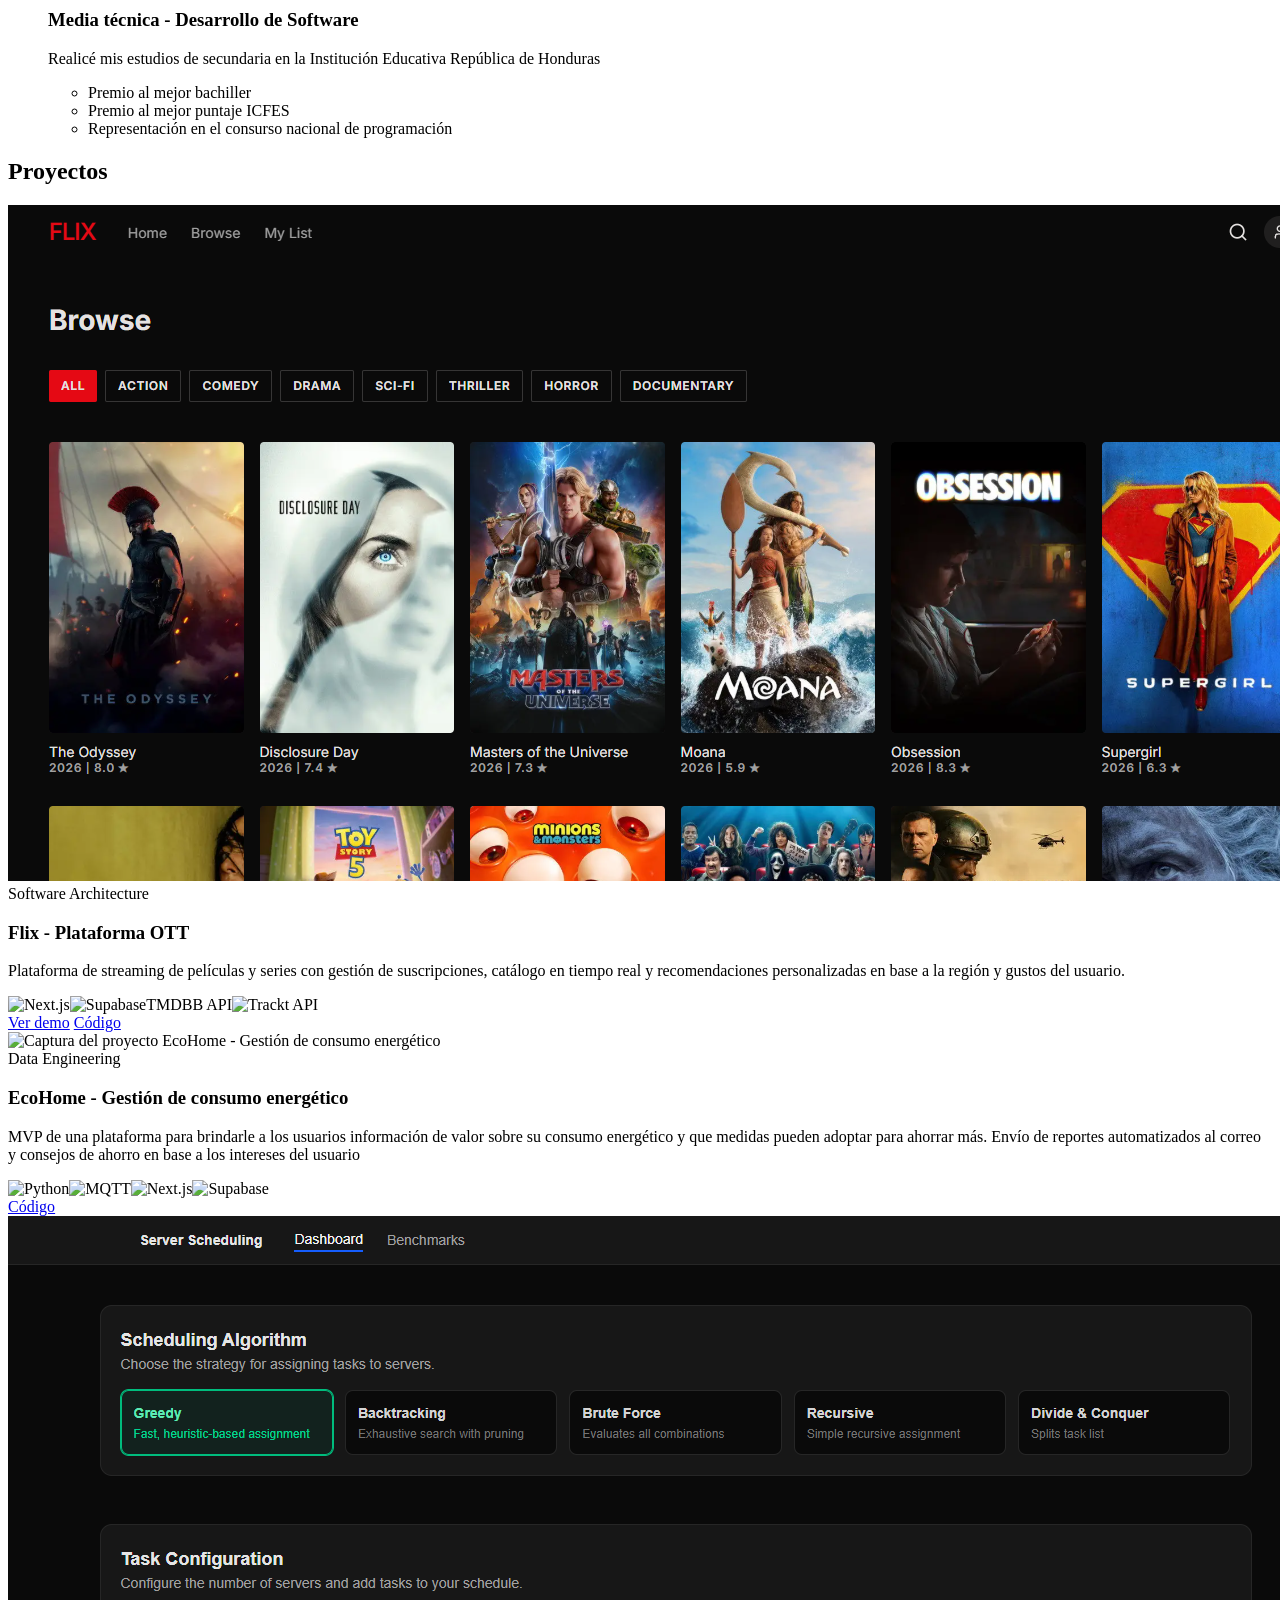
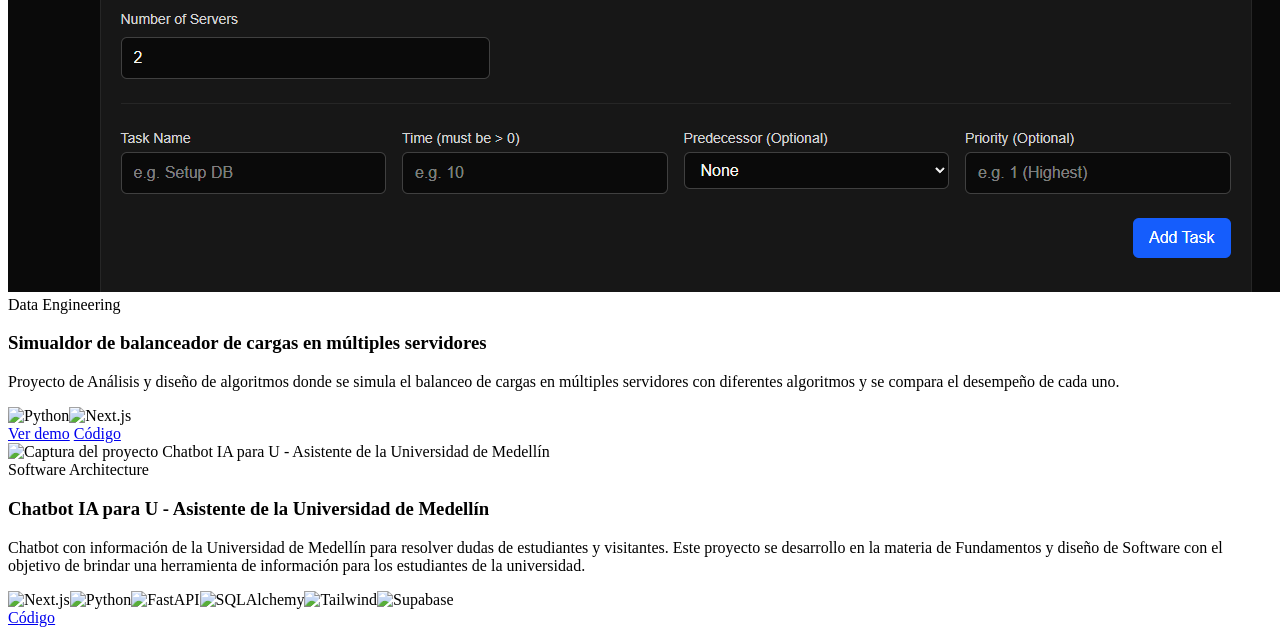
==== commit 416cfe16: "feat: IA generate CV section with personal details, experience, and education with simple data" ====
--- a/index.html
+++ b/index.html
@@ -5,7 +5,7 @@
     <meta charset="UTF-8">
     <meta name="viewport" content="width=device-width, initial-scale=1.0">
     <title>Portfolio - Emanuel García</title>
-    <link rel="stylesheet" href="style.css">
+    <!-- <link rel="stylesheet" href="style.css"> -->
 </head>
 
 <body>
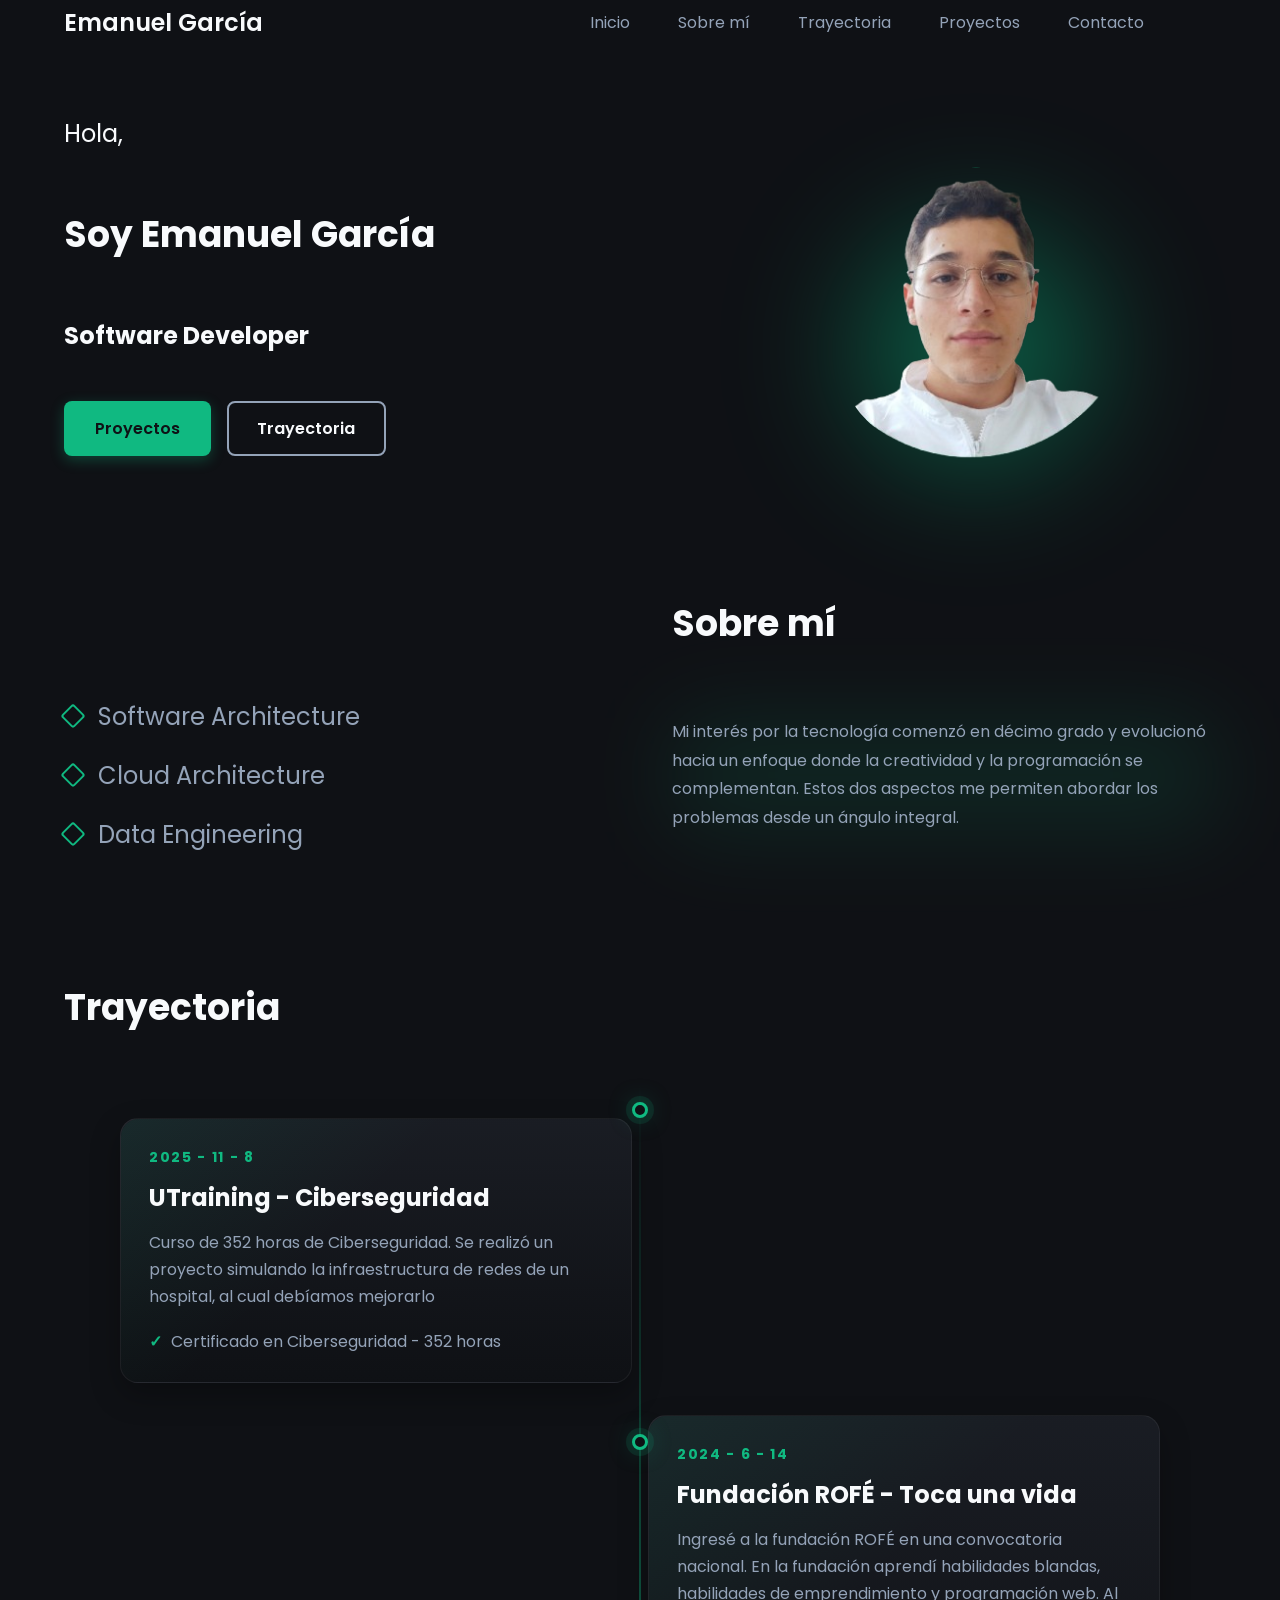
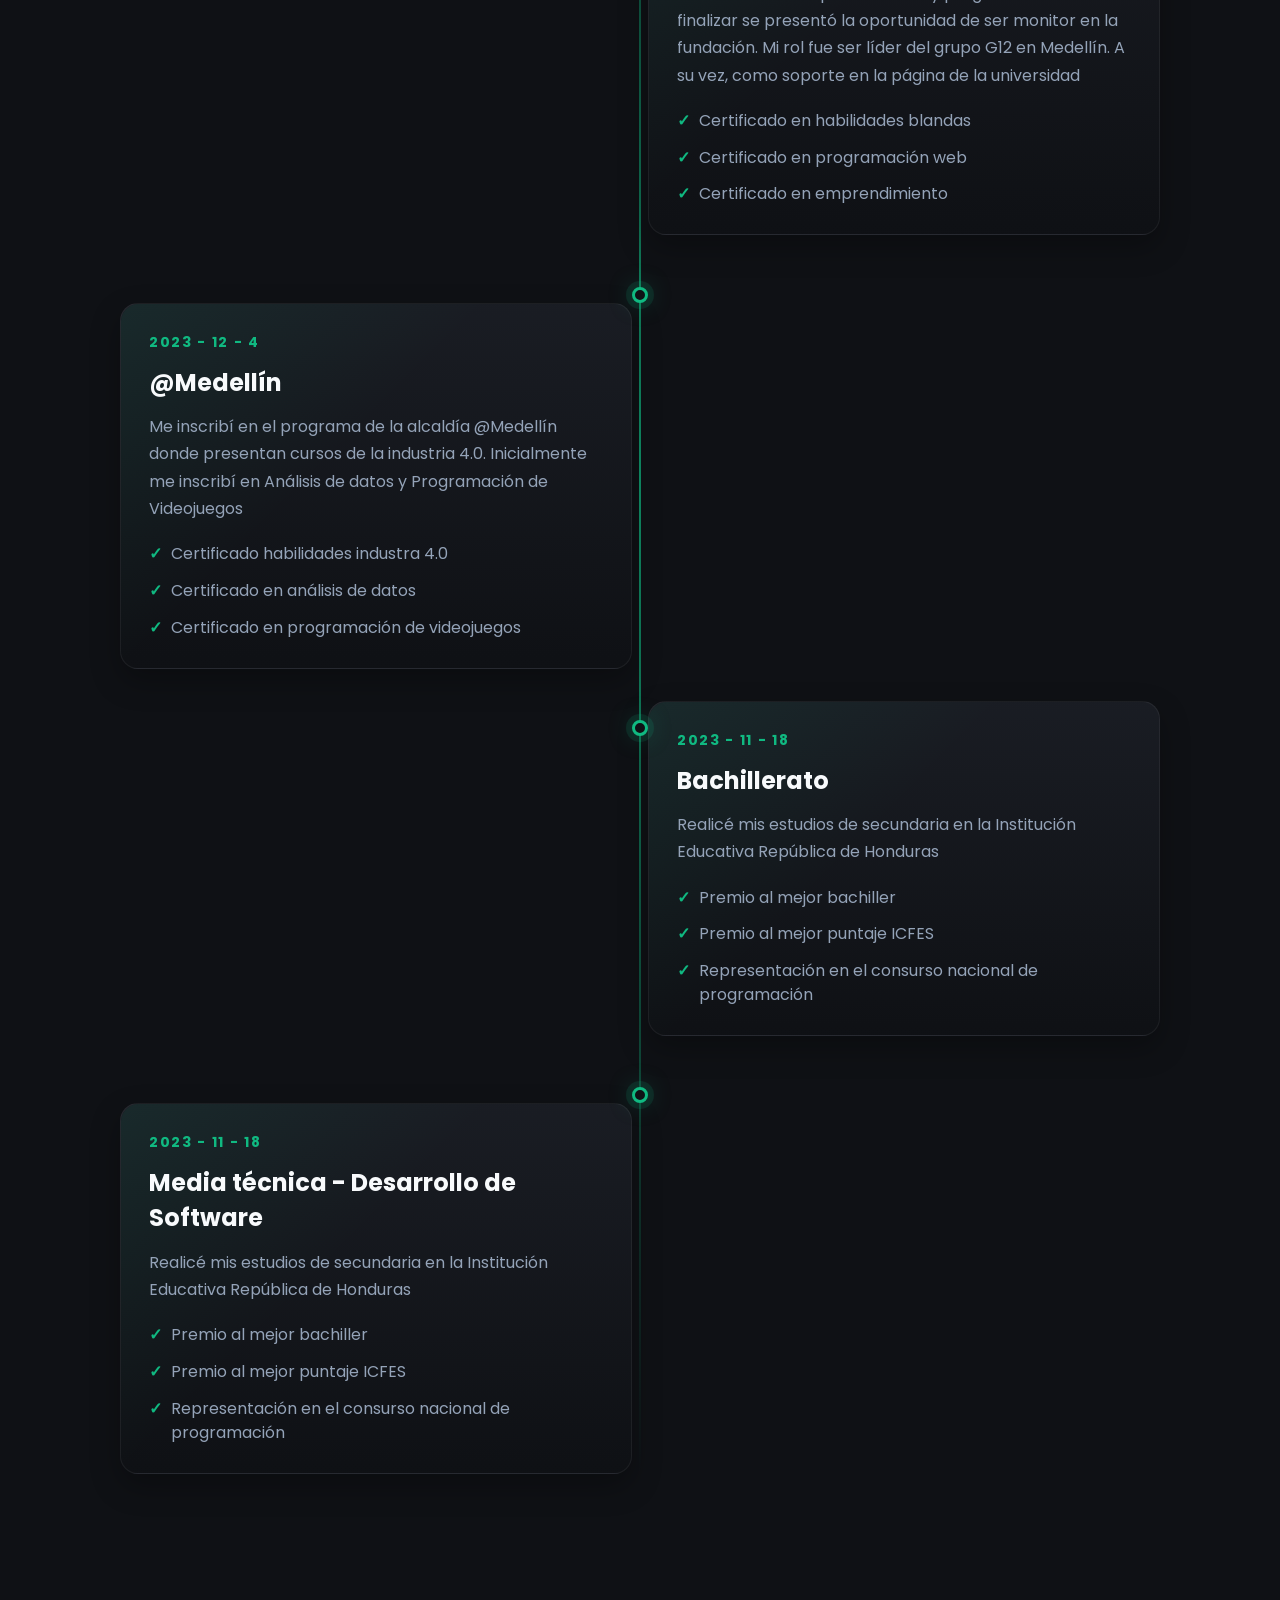
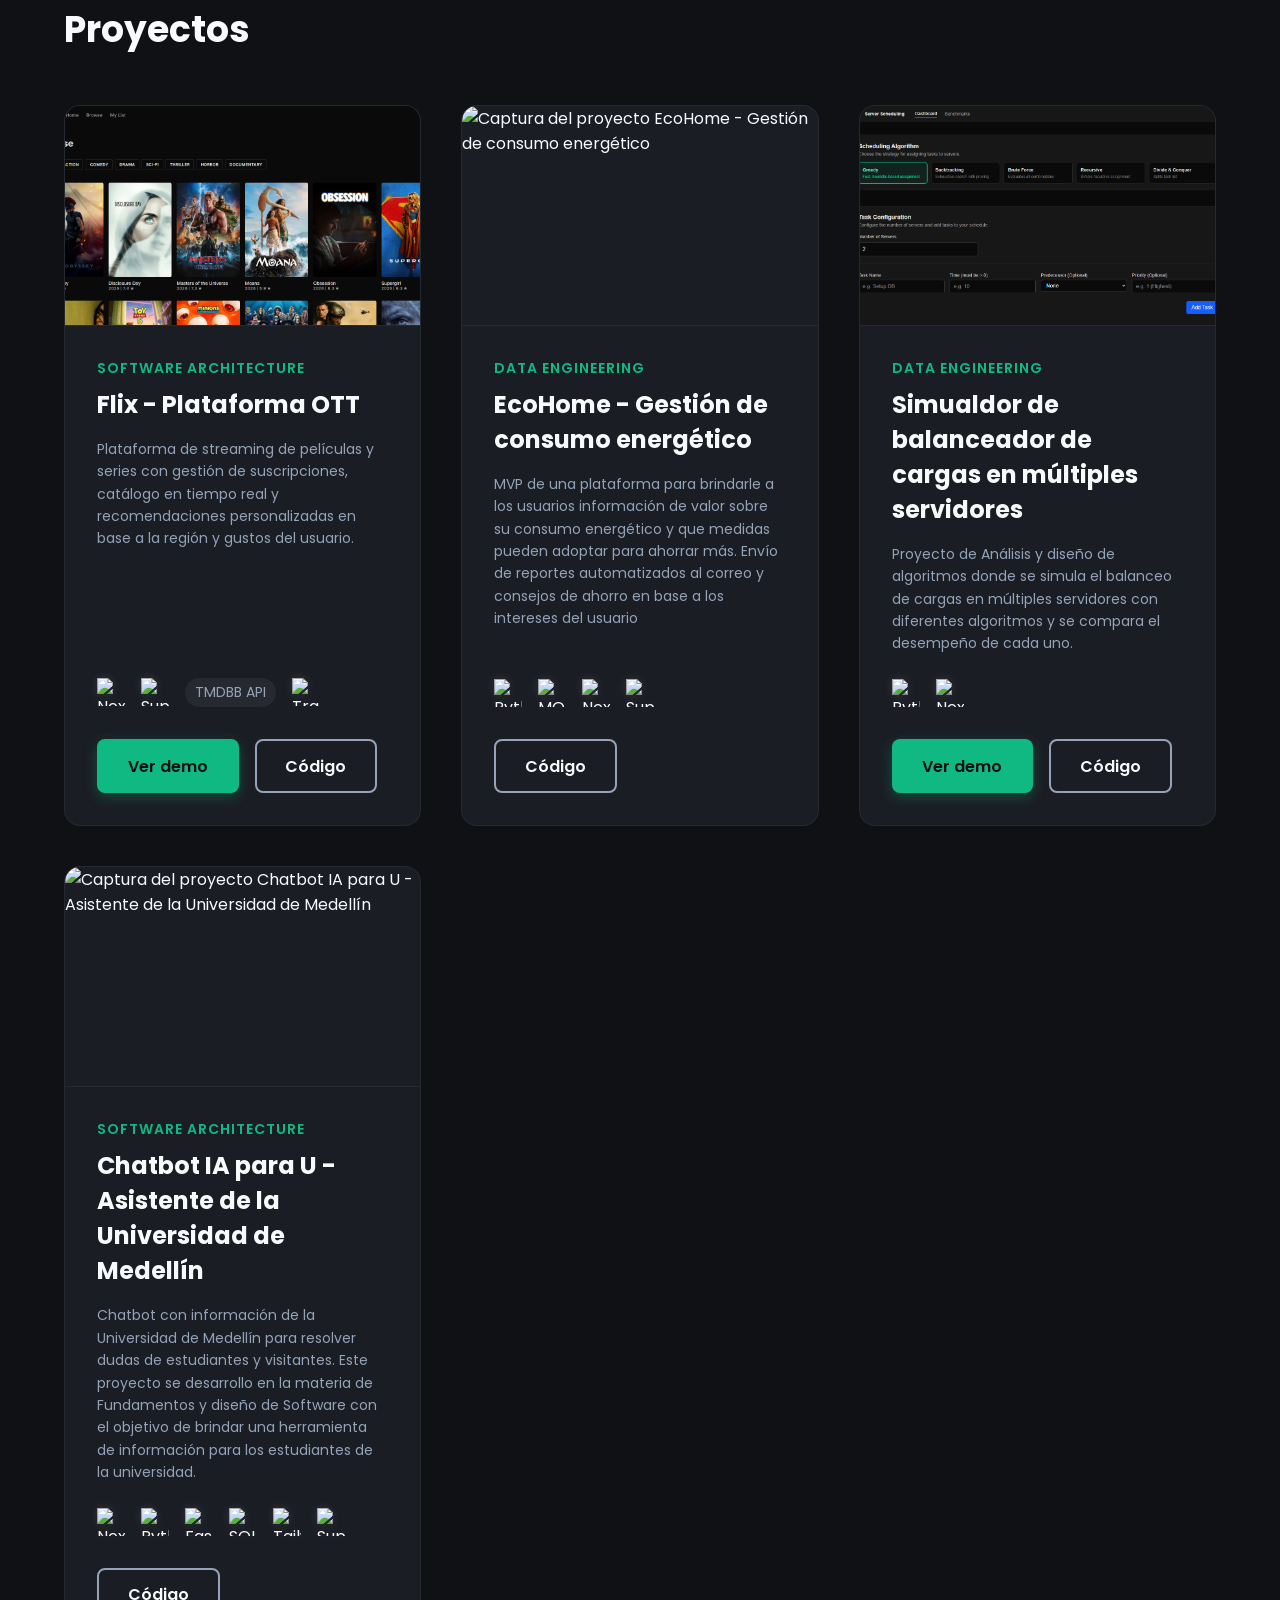
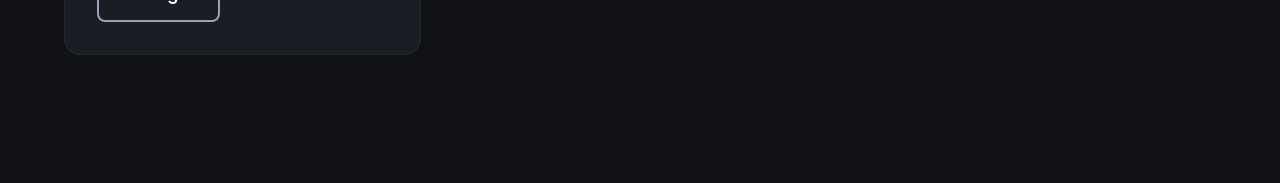
==== commit 2511bb64: "fix: Added real info" ====
--- a/index.html
+++ b/index.html
@@ -5,7 +5,7 @@
     <meta charset="UTF-8">
     <meta name="viewport" content="width=device-width, initial-scale=1.0">
     <title>Portfolio - Emanuel García</title>
-    <!-- <link rel="stylesheet" href="style.css"> -->
+    <link rel="stylesheet" href="style.css">
 </head>
 
 <body>
@@ -82,7 +82,7 @@
             </div>
         </section>
     </main>
-    <script src="script.js"></script>
+    <script src="./scripts/script.js"></script>
 </body>
 
 </html>
